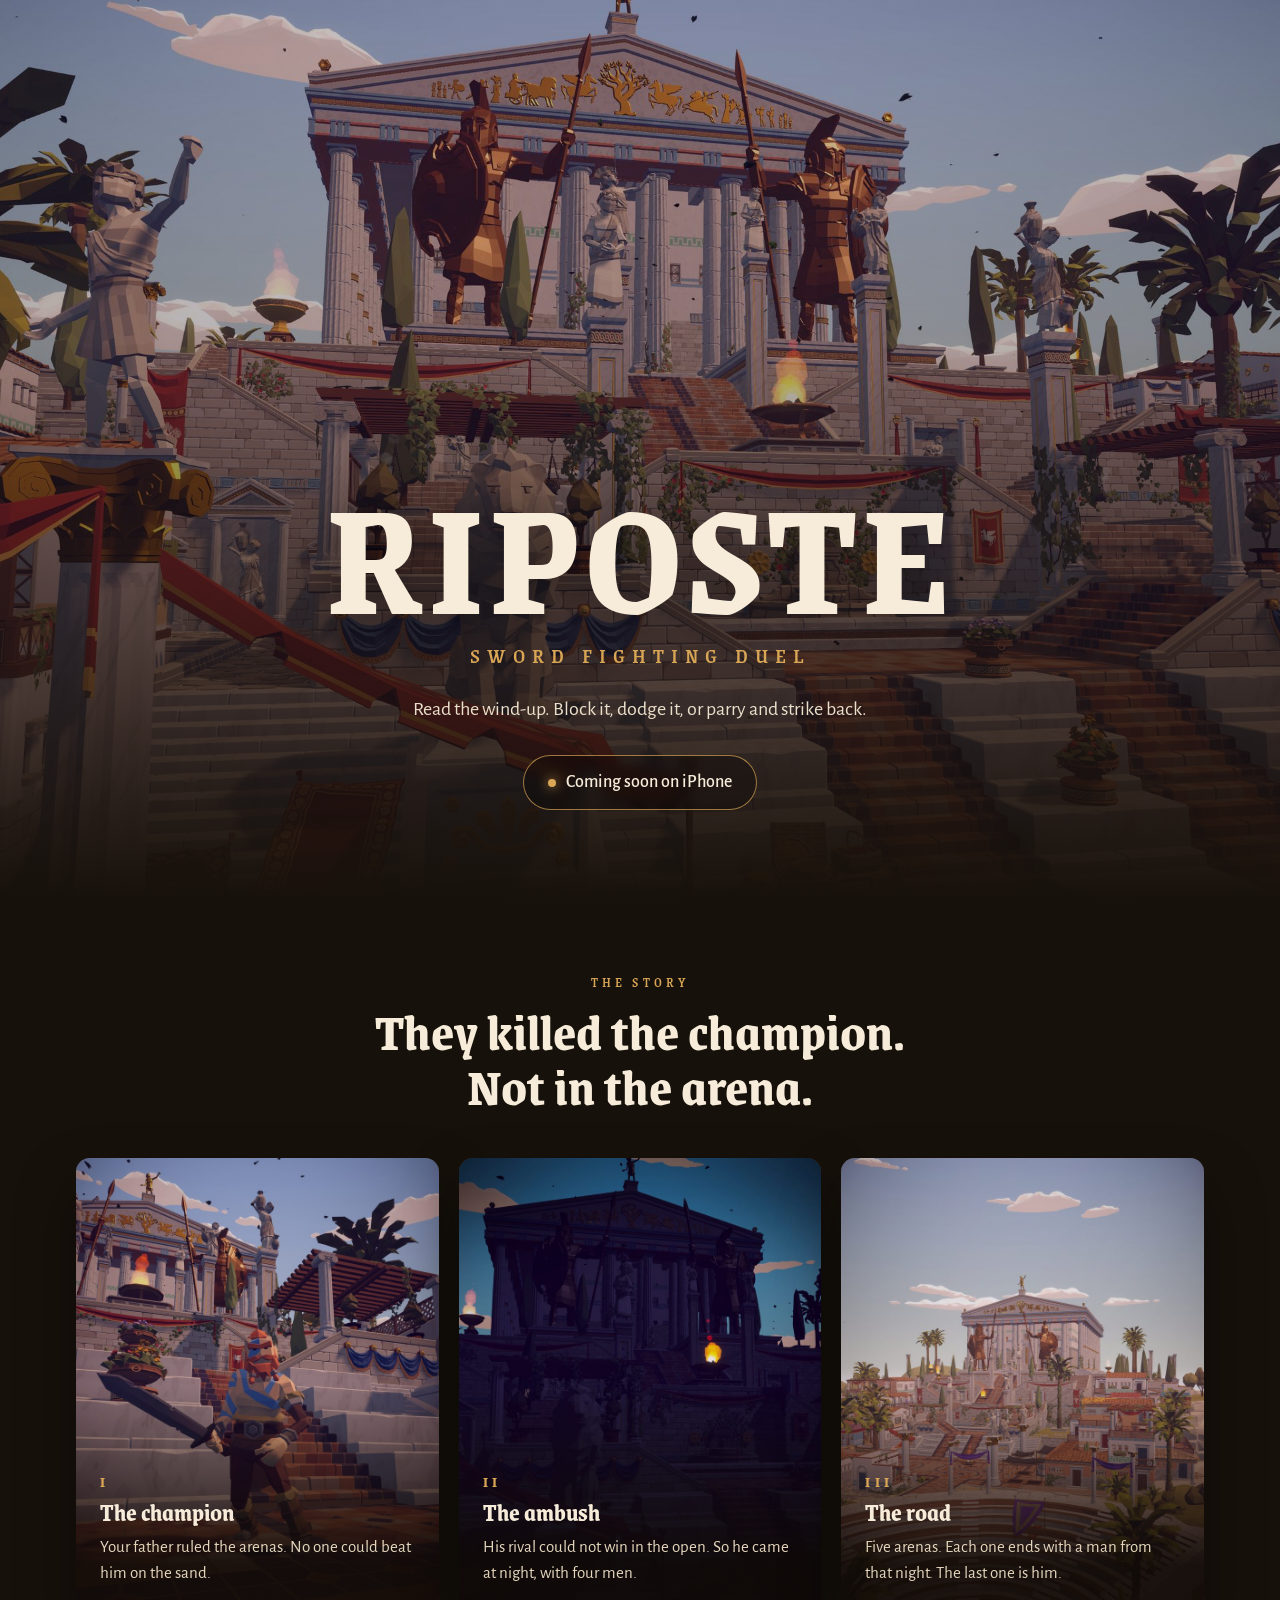
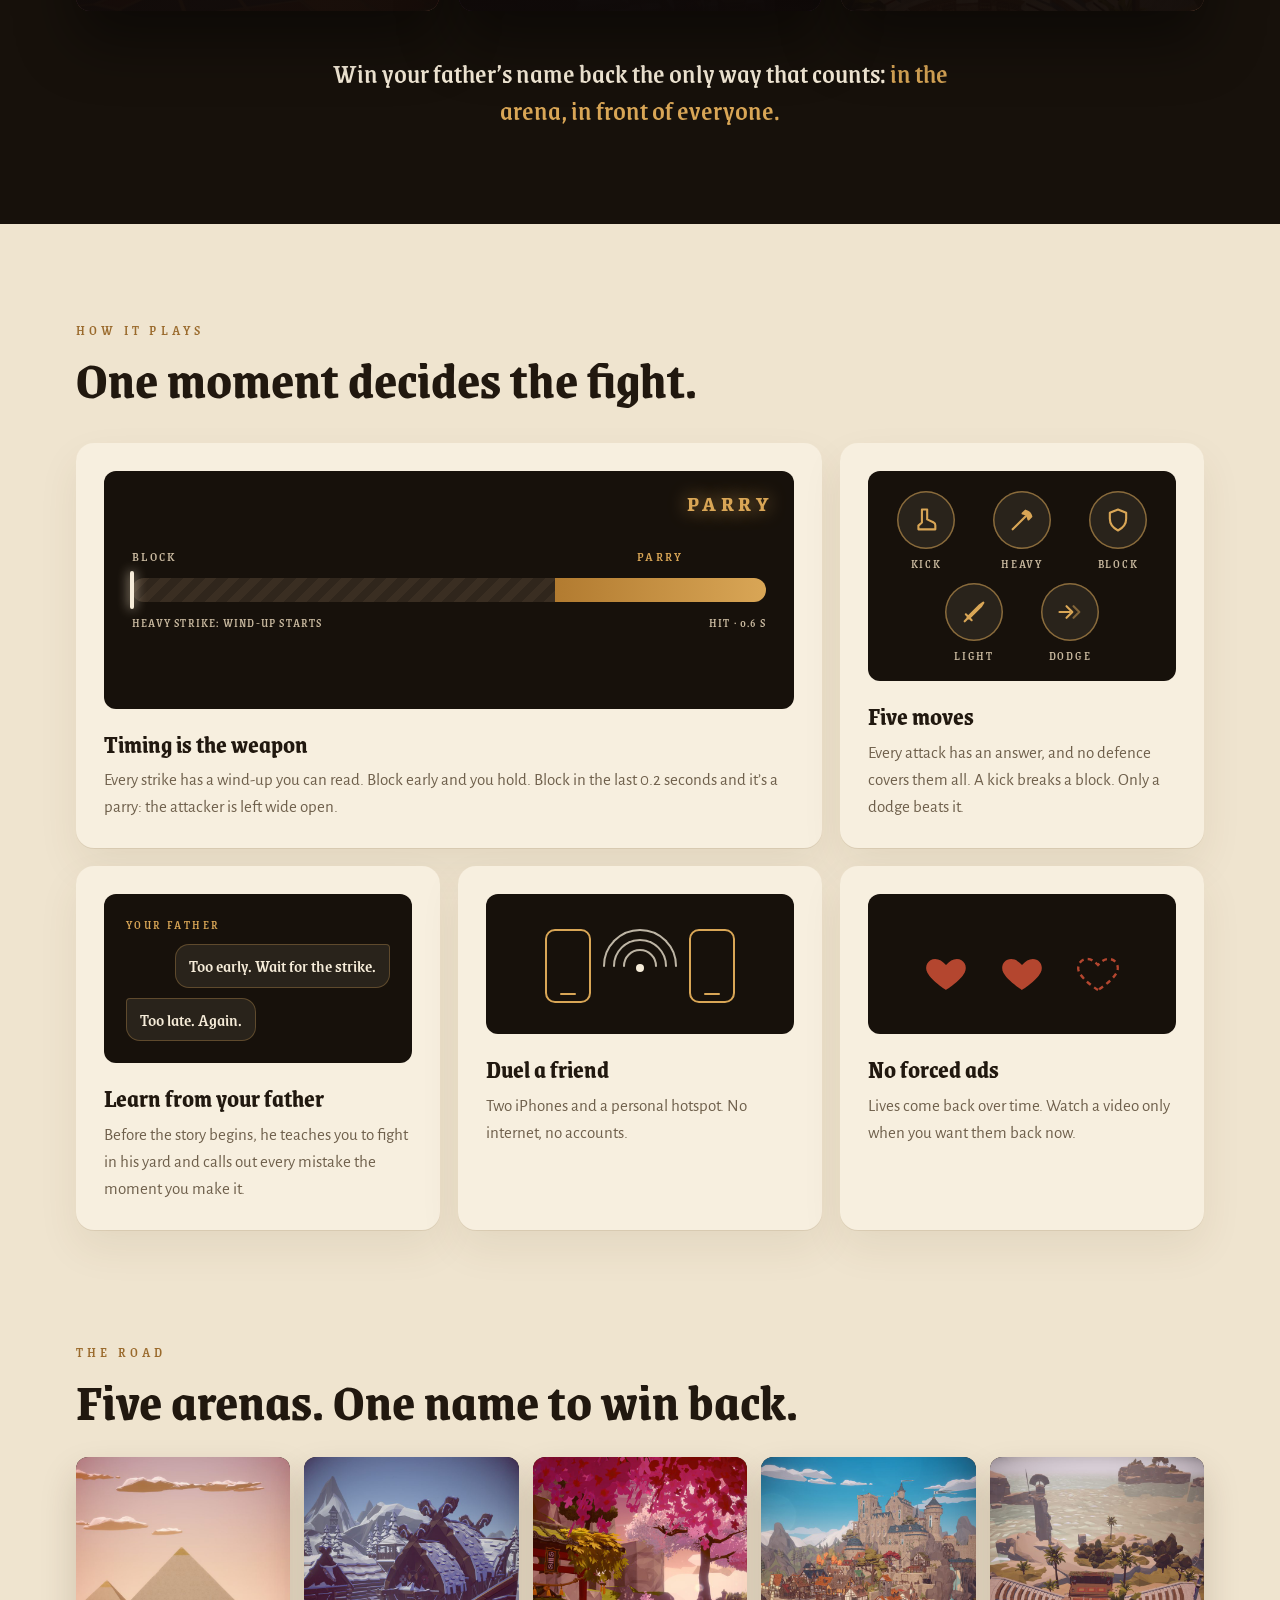
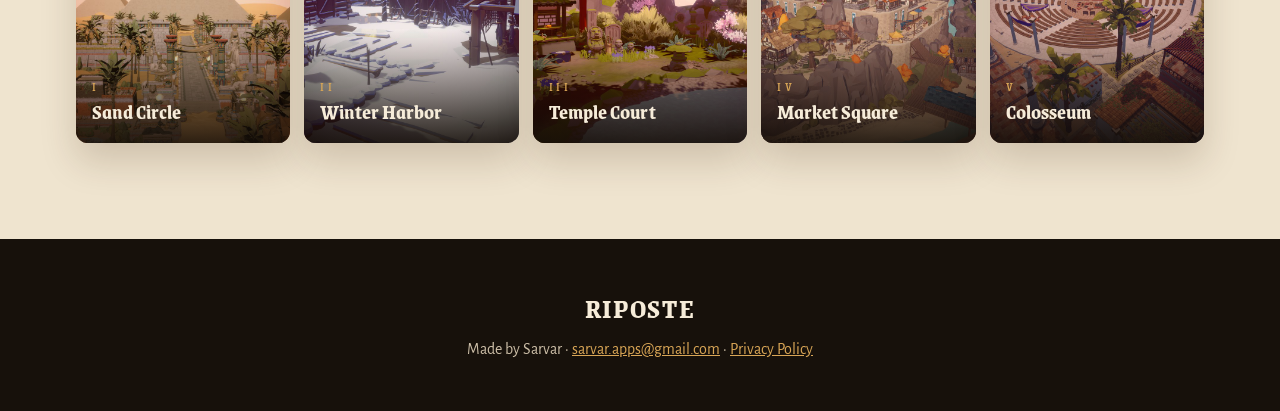
==== index.html @ d6fe8a22 "The champion: на карточке сам отец с мечом, а не статуя Co-Authored-By: Claude Opus 5.5 <noreply@ant" ====
<!doctype html>
<html lang="en">
<head>
<meta charset="utf-8">
<meta name="viewport" content="width=device-width, initial-scale=1">
<title>Riposte: Sword Fighting Duel</title>
<meta name="description" content="A sword fighting game for iPhone about timing. Read the wind-up, block, dodge or parry, and fight through five arenas.">
<meta property="og:type" content="website">
<meta property="og:title" content="Riposte: Sword Fighting Duel">
<meta property="og:description" content="Read the wind-up. Block it, dodge it, or parry and strike back.">
<meta property="og:url" content="https://sarvar-anvarov.github.io/">
<meta property="og:image" content="https://sarvar-anvarov.github.io/img/og.jpg">
<meta name="twitter:card" content="summary_large_image">
<link rel="preconnect" href="https://fonts.googleapis.com">
<link rel="preconnect" href="https://fonts.gstatic.com" crossorigin>
<link href="https://fonts.googleapis.com/css2?family=Grenze:wght@500;700&family=Alegreya+Sans:wght@400;500;700&display=swap" rel="stylesheet">
<style>
  :root { --sand:#efe4cf; --sand2:#e6d6b8; --card:#f7efdf; --ink:#21180f; --muted:#6f604c; --bronze:#9a6a2c; --gold:#d9a656;
    --night:#17110b; --night2:#221a12; --cream:#f6ecd9; --mist:#c9b99f; --blood:#b4462f; }
  * { box-sizing:border-box; }
  body { margin:0; background:var(--sand); color:var(--ink); font:18px/1.6 "Alegreya Sans", system-ui, sans-serif; }
  a { color:inherit; }
  h2 { font:700 clamp(34px, 4.6vw, 54px)/1.02 Grenze, serif; margin:0; }
  h3 { font:700 25px/1.1 Grenze, serif; margin:0 0 8px; }
  .kicker { font:500 14px Grenze, serif; letter-spacing:.3em; text-transform:uppercase; color:var(--bronze); margin:0 0 12px; }
  .wrap { max-width:1160px; margin:0 auto; padding:0 16px; }

  /* Первый экран */
  .hero { position:relative; min-height:min(100svh, 920px); display:flex; flex-direction:column; justify-content:flex-end; align-items:center;
    text-align:center; color:var(--cream); padding:0 16px 10vh;
    background:linear-gradient(180deg, rgba(20,14,8,.05) 0%, rgba(20,14,8,.2) 38%, rgba(23,17,11,.94) 96%, var(--night) 100%), url(img/hero.jpg) center 30%/cover; }
  .hero h1 { font:700 clamp(72px, 13vw, 176px)/.85 Grenze, serif; letter-spacing:.03em; margin:0; text-shadow:0 6px 48px rgba(0,0,0,.5); }
  .hero .sub { font:500 clamp(15px, 2vw, 22px) Grenze, serif; letter-spacing:.32em; text-transform:uppercase; color:var(--gold); margin:14px 0 22px; }
  .hero p { max-width:520px; margin:0 auto 30px; font-size:20px; color:#eadfca; }
  .pill { display:inline-flex; gap:10px; align-items:center; padding:12px 24px; border:1px solid rgba(217,166,86,.7); border-radius:999px;
    color:var(--cream); font-weight:500; background:rgba(0,0,0,.28); -webkit-backdrop-filter:blur(6px); backdrop-filter:blur(6px); }
  .pill::before { content:""; width:8px; height:8px; border-radius:50%; background:var(--gold); box-shadow:0 0 12px var(--gold); }

  /* Сюжет: три акта на тёмном */
  .acts { background:var(--night); color:var(--cream); padding:72px 0 96px; }
  .acts .kicker { color:var(--gold); }
  .acts-head { text-align:center; margin-bottom:44px; }
  .row { display:grid; grid-template-columns:repeat(3, 1fr); gap:20px; }
  .act { position:relative; aspect-ratio:4/5; border-radius:14px; overflow:hidden; background:var(--night2);
    box-shadow:0 30px 60px rgba(0,0,0,.45), inset 0 0 0 1px rgba(217,166,86,.18); }
  .act img { position:absolute; inset:0; width:100%; height:100%; object-fit:cover; }
  .act::after { content:""; position:absolute; inset:0; background:linear-gradient(180deg, transparent 50%, rgba(15,10,6,.92) 90%); }
  .act div { position:absolute; z-index:1; left:0; right:0; bottom:0; padding:24px 24px 26px; }
  .act b { display:block; font:700 15px Grenze, serif; letter-spacing:.3em; color:var(--gold); margin-bottom:6px; }
  .act p { margin:0; color:#e4d6bd; font-size:17px; line-height:1.5; }
  .acts-foot { max-width:620px; margin:44px auto 0; text-align:center; font:500 clamp(22px, 2.6vw, 28px)/1.3 Grenze, serif; color:var(--cream); }
  .acts-foot em { font-style:normal; color:var(--gold); }

  /* Как играется: плитки */
  .play { padding:96px 0 40px; }
  .play-head { max-width:640px; margin-bottom:36px; }
  .bento { display:grid; grid-template-columns:repeat(3, 1fr); gap:18px; }
  .tile { background:var(--card); border-radius:18px; padding:28px; box-shadow:0 1px 0 rgba(120,90,50,.12), 0 18px 40px rgba(90,60,25,.08);
    display:flex; flex-direction:column; gap:22px; }
  .tile p { margin:0; color:var(--muted); font-size:17px; }
  .span2 { grid-column:span 2; }
  .visual { border-radius:12px; background:var(--night); color:var(--cream); padding:22px; position:relative; overflow:hidden; }

  .meter .labels, .meter .ticks { display:flex; justify-content:space-between; font:500 13px Grenze, serif; letter-spacing:.18em; text-transform:uppercase; color:var(--mist); }
  .meter .labels span:first-child { width:66.7%; } .meter .labels span:last-child { color:var(--gold); width:33.3%; text-align:center; }
  .span2 .visual { flex:1; display:flex; flex-direction:column; justify-content:center; min-height:150px; padding:28px; }
  .bar { position:relative; height:24px; margin:12px 0; border-radius:12px; display:flex; overflow:visible; }
  .bar .wind { flex:0 0 66.7%; border-radius:12px 0 0 12px; background:repeating-linear-gradient(-45deg, #3a2e22 0 8px, #30261c 8px 16px); }
  .bar .win { flex:1; border-radius:0 12px 12px 0; background:linear-gradient(90deg, #b27b30, var(--gold)); animation:glow 2.6s infinite; }
  .bar .cursor { position:absolute; top:-7px; bottom:-7px; width:4px; margin-left:-2px; border-radius:2px; background:var(--cream);
    box-shadow:0 0 12px rgba(255,240,210,.9); animation:sweep 2.6s infinite; }
  .meter .ticks { font-size:12px; letter-spacing:.1em; }
  .flash { position:absolute; right:22px; top:16px; font:700 22px Grenze, serif; letter-spacing:.2em; color:var(--gold);
    text-shadow:0 0 18px rgba(217,166,86,.8); animation:flash 2.6s infinite; }
  @keyframes sweep { 0% { left:0; } 70% { left:100%; } 100% { left:100%; } }
  @keyframes glow { 0%, 46% { opacity:.5; box-shadow:none; } 50%, 70% { opacity:1; box-shadow:0 0 24px rgba(217,166,86,.85); } 78%, 100% { opacity:.5; box-shadow:none; } }
  @keyframes flash { 0%, 58% { opacity:0; transform:scale(.92); } 63%, 80% { opacity:1; transform:scale(1); } 88%, 100% { opacity:0; } }

  .pad { display:grid; grid-template-columns:repeat(6, 1fr); gap:10px 0; justify-items:center; padding:20px 10px 16px; }
  .pad span { grid-column:span 2; display:flex; flex-direction:column; align-items:center; gap:6px; font:500 12px Grenze, serif; letter-spacing:.14em; text-transform:uppercase; color:var(--mist); }
  .pad span.shift { grid-column:2 / span 2; }
  .pad i { width:58px; height:58px; border-radius:50%; display:grid; place-items:center; background:rgba(246,236,217,.08);
    box-shadow:inset 0 0 0 1.5px rgba(217,166,86,.55); color:var(--gold); }
  .pad svg { width:28px; height:28px; }

  .lines { display:flex; flex-direction:column; gap:10px; }
  .lines q { quotes:none; align-self:flex-start; max-width:92%; padding:10px 14px; border-radius:4px 14px 14px 14px; background:rgba(246,236,217,.08);
    box-shadow:inset 0 0 0 1px rgba(217,166,86,.3); font:500 18px/1.3 Grenze, serif; }
  .lines q:nth-child(2) { align-self:flex-end; border-radius:14px 4px 14px 14px; }
  .lines small { font:500 12px Grenze, serif; letter-spacing:.2em; text-transform:uppercase; color:var(--gold); }

  .duel svg, .fair svg { display:block; width:100%; height:96px; }

  /* Арены */
  .arenas { padding:72px 0 96px; }
  .strip { display:grid; grid-template-columns:repeat(5, 1fr); gap:14px; margin-top:28px; }
  .card { position:relative; aspect-ratio:3/4; border-radius:12px; overflow:hidden; color:var(--cream); background:var(--night2);
    box-shadow:0 18px 36px rgba(60,36,10,.18); }
  .card img { width:100%; height:100%; object-fit:cover; display:block; }
  .card span { position:absolute; inset:auto 0 0 0; padding:48px 16px 16px; font:700 21px Grenze, serif; background:linear-gradient(transparent, rgba(20,14,8,.88)); }
  .card small { display:block; font:500 12px Grenze, serif; letter-spacing:.28em; color:var(--gold); }

  footer { background:var(--night); color:#cdbfa8; text-align:center; padding:48px 16px; font-size:16px; }
  footer b { font:700 28px Grenze, serif; color:var(--cream); display:block; margin-bottom:8px; letter-spacing:.06em; }
  footer a { color:var(--gold); }

  @media (max-width:900px) {
    .row, .strip { display:flex; overflow-x:auto; scroll-snap-type:x mandatory; gap:14px; padding:0 16px 8px; margin-left:-16px; margin-right:-16px; scrollbar-width:none; }
    .row::-webkit-scrollbar, .strip::-webkit-scrollbar { display:none; }
    .act { flex:0 0 82%; scroll-snap-align:center; }
    .card { flex:0 0 64%; scroll-snap-align:center; }
    .bento { grid-template-columns:1fr; }
    .span2 { grid-column:auto; }
    .acts { padding:56px 0 64px; }
    .play { padding:64px 0 24px; }
    .arenas { padding:56px 0 64px; }
  }
  @media (prefers-reduced-motion: reduce) {
    .bar .cursor, .bar .win, .flash { animation:none; }
    .bar .cursor { left:85%; } .bar .win { opacity:1; } .flash { opacity:1; }
  }
</style>
</head>
<body>
<header class="hero">
  <h1>RIPOSTE</h1>
  <div class="sub">Sword Fighting Duel</div>
  <p>Read the wind-up. Block it, dodge it, or parry and strike back.</p>
  <span class="pill">Coming soon on iPhone</span>
</header>

<section class="acts">
  <div class="wrap">
    <div class="acts-head">
      <p class="kicker">The story</p>
      <h2>They killed the champion.<br>Not in the arena.</h2>
    </div>
    <div class="row">
      <article class="act"><img src="img/act1.jpg" alt="" loading="lazy"><div><b>I</b><h3>The champion</h3>
        <p>Your father ruled the arenas. No one could beat him on the sand.</p></div></article>
      <article class="act"><img src="img/act2.jpg" alt="" loading="lazy"><div><b>II</b><h3>The ambush</h3>
        <p>His rival could not win in the open. So he came at night, with four men.</p></div></article>
      <article class="act"><img src="img/act3.jpg" alt="" loading="lazy"><div><b>III</b><h3>The road</h3>
        <p>Five arenas. Each one ends with a man from that night. The last one is him.</p></div></article>
    </div>
    <p class="acts-foot">Win your father’s name back the only way that counts: <em>in the arena, in front of everyone.</em></p>
  </div>
</section>

<section class="play">
  <div class="wrap">
    <div class="play-head">
      <p class="kicker">How it plays</p>
      <h2>One moment decides the fight.</h2>
    </div>
    <div class="bento">
      <article class="tile span2">
        <div class="visual meter" aria-hidden="true">
          <div class="labels"><span>Block</span><span>Parry</span></div>
          <div class="bar"><i class="wind"></i><i class="win"></i><b class="cursor"></b></div>
          <div class="ticks"><span>Heavy strike: wind-up starts</span><span>Hit · 0.6 s</span></div>
          <div class="flash">PARRY</div>
        </div>
        <div><h3>Timing is the weapon</h3>
          <p>Every strike has a wind-up you can read. Block early and you hold. Block in the last 0.2 seconds and it’s a parry: the attacker is left wide open.</p></div>
      </article>

      <article class="tile">
        <div class="visual pad" aria-hidden="true">
          <span><i><svg viewBox="0 0 24 24" fill="none" stroke="currentColor" stroke-width="1.8" stroke-linecap="round" stroke-linejoin="round"><path d="M8.5 3h4.5v8.5l5.6 2.7c.9.4 1.4 1.3 1.4 2.3V20H5.5v-3.2l3-2.6z"/></svg></i>Kick</span>
          <span><i><svg viewBox="0 0 24 24" fill="none" stroke="currentColor" stroke-width="1.8" stroke-linecap="round" stroke-linejoin="round"><path d="M4 20 15 9"/><path d="M12.5 6.5 15 4c2.6.6 4.4 2.4 5 5l-2.5 2.5c-.4-2.4-2.6-4.6-5-5z" fill="currentColor"/></svg></i>Heavy</span>
          <span><i><svg viewBox="0 0 24 24" fill="none" stroke="currentColor" stroke-width="1.8" stroke-linejoin="round"><path d="M12 3l7 2.8V11c0 4.6-3 8-7 10-4-2-7-5.4-7-10V5.8z"/></svg></i>Block</span>
          <span class="shift"><i><svg viewBox="0 0 24 24" fill="none" stroke="currentColor" stroke-width="1.8" stroke-linecap="round" stroke-linejoin="round"><path d="M4 20l3-3"/><path d="M6.5 16.5 17 6l3-2-1.9 3.1L7.5 17.5"/><path d="M5 14l5 5"/></svg></i>Light</span>
          <span><i><svg viewBox="0 0 24 24" fill="none" stroke="currentColor" stroke-width="1.8" stroke-linecap="round" stroke-linejoin="round"><path d="M3 12h9"/><path d="M9 7l5 5-5 5"/><path d="M15 7l5 5-5 5" opacity=".5"/></svg></i>Dodge</span>
        </div>
        <div><h3>Five moves</h3>
          <p>Every attack has an answer, and no defence covers them all. A kick breaks a block. Only a dodge beats it.</p></div>
      </article>

      <article class="tile">
        <div class="visual lines" aria-hidden="true">
          <small>Your father</small>
          <q>Too early. Wait for the strike.</q>
          <q>Too late. Again.</q>
        </div>
        <div><h3>Learn from your father</h3>
          <p>Before the story begins, he teaches you to fight in his yard and calls out every mistake the moment you make it.</p></div>
      </article>

      <article class="tile duel">
        <div class="visual" aria-hidden="true">
          <svg viewBox="0 0 240 96" fill="none" stroke-linecap="round">
            <rect x="26" y="14" width="44" height="72" rx="9" stroke="#d9a656" stroke-width="2"/><path d="M41 78h14" stroke="#d9a656" stroke-width="2"/>
            <rect x="170" y="14" width="44" height="72" rx="9" stroke="#d9a656" stroke-width="2"/><path d="M185 78h14" stroke="#d9a656" stroke-width="2"/>
            <path d="M104 50a16 16 0 0 1 32 0M94 50a26 26 0 0 1 52 0M84 50a36 36 0 0 1 72 0" stroke="#f6ecd9" stroke-width="2" opacity=".75"/>
            <circle cx="120" cy="52" r="4" fill="#f6ecd9"/>
          </svg>
        </div>
        <div><h3>Duel a friend</h3>
          <p>Two iPhones and a personal hotspot. No internet, no accounts.</p></div>
      </article>

      <article class="tile fair">
        <div class="visual" aria-hidden="true">
          <svg viewBox="0 0 240 96">
            <g fill="#b4462f">
              <path d="M44 74s-14-8.8-18.6-17.2C22 50.4 26 43 33.2 43c4 0 7.2 2.2 10.8 6 3.6-3.8 6.8-6 10.8-6 7.2 0 11.2 7.4 7.8 13.8C58 65.2 44 74 44 74z"/>
              <path d="M120 74s-14-8.8-18.6-17.2C98 50.4 102 43 109.2 43c4 0 7.2 2.2 10.8 6 3.6-3.8 6.8-6 10.8-6 7.2 0 11.2 7.4 7.8 13.8C134 65.2 120 74 120 74z"/>
            </g>
            <path d="M196 74s-14-8.8-18.6-17.2C174 50.4 178 43 185.2 43c4 0 7.2 2.2 10.8 6 3.6-3.8 6.8-6 10.8-6 7.2 0 11.2 7.4 7.8 13.8C210 65.2 196 74 196 74z" fill="none" stroke="#b4462f" stroke-width="2.4" stroke-dasharray="5 4"/>
          </svg>
        </div>
        <div><h3>No forced ads</h3>
          <p>Lives come back over time. Watch a video only when you want them back now.</p></div>
      </article>
    </div>
  </div>
</section>

<section class="arenas">
  <div class="wrap">
    <p class="kicker">The road</p>
    <h2>Five arenas. One name to win back.</h2>
    <div class="strip">
      <div class="card"><img src="img/arena1.jpg" alt="" loading="lazy"><span><small>I</small>Sand Circle</span></div>
      <div class="card"><img src="img/arena2.jpg" alt="" loading="lazy"><span><small>II</small>Winter Harbor</span></div>
      <div class="card"><img src="img/arena3.jpg" alt="" loading="lazy"><span><small>III</small>Temple Court</span></div>
      <div class="card"><img src="img/arena4.jpg" alt="" loading="lazy"><span><small>IV</small>Market Square</span></div>
      <div class="card"><img src="img/arena5.jpg" alt="" loading="lazy"><span><small>V</small>Colosseum</span></div>
    </div>
  </div>
</section>

<footer>
  <b>RIPOSTE</b>
  Made by Sarvar · <a href="mailto:sarvar.apps@gmail.com">sarvar.apps@gmail.com</a> · <a href="privacy.html">Privacy Policy</a>
</footer>
</body>
</html>
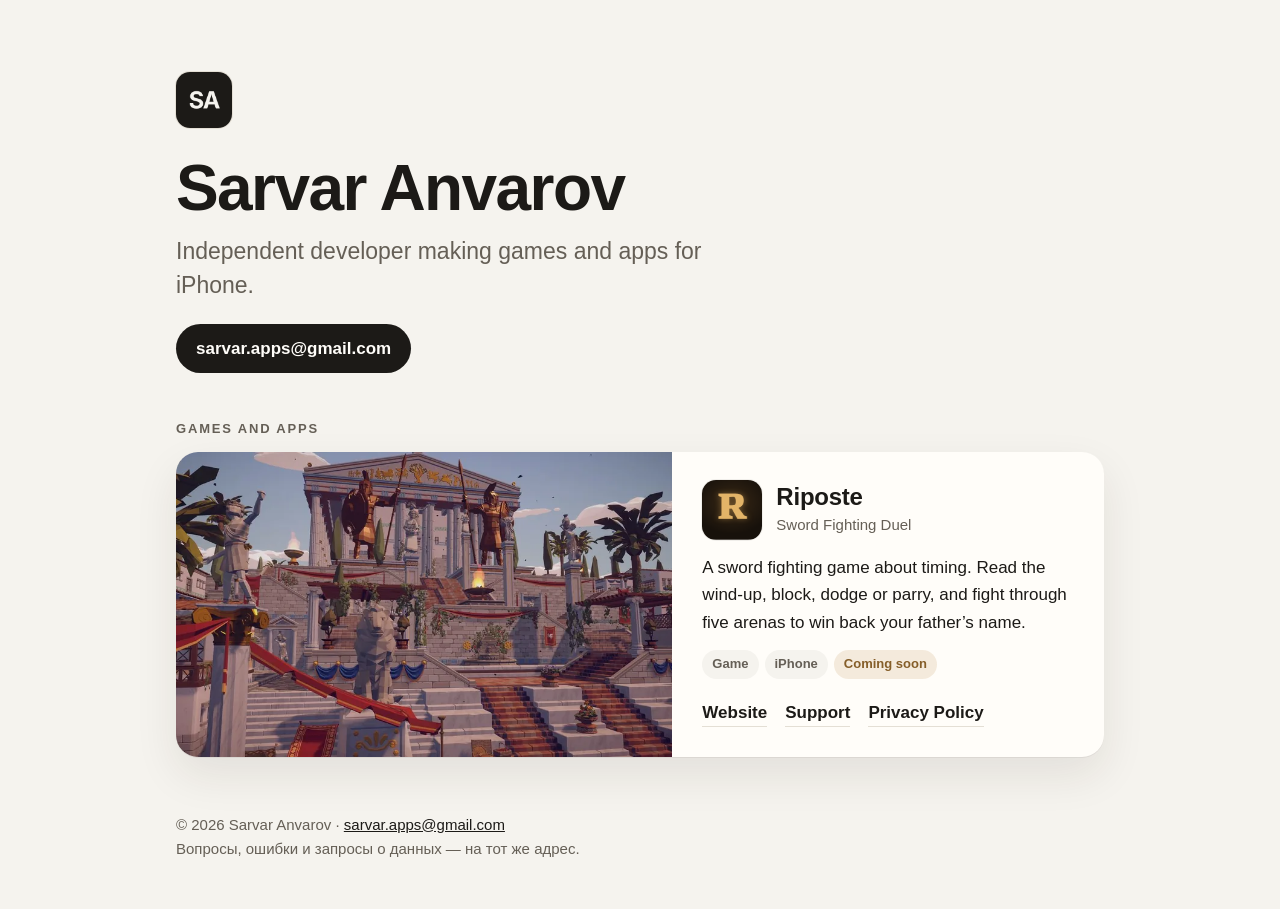
==== commit 92ae2c5c: "Сайт разработчика с папкой на каждое приложение, Riposte переехал в /riposte/ Главная теперь страниц" ====
--- a/index.html
+++ b/index.html
@@ -3,237 +3,52 @@
 <head>
 <meta charset="utf-8">
 <meta name="viewport" content="width=device-width, initial-scale=1">
-<title>Riposte: Sword Fighting Duel</title>
-<meta name="description" content="A sword fighting game for iPhone about timing. Read the wind-up, block, dodge or parry, and fight through five arenas.">
+<title>Sarvar Anvarov · Games and apps for iPhone</title>
+<meta name="description" content="Independent developer making games and apps for iPhone. Riposte: Sword Fighting Duel is coming soon.">
+<meta name="theme-color" content="#f5f3ee" media="(prefers-color-scheme: light)">
+<meta name="theme-color" content="#121110" media="(prefers-color-scheme: dark)">
+<link rel="canonical" href="https://sarvar-anvarov.github.io/">
+<link rel="icon" href="/icon-32.png" sizes="32x32" type="image/png">
+<link rel="apple-touch-icon" href="/icon-180.png">
 <meta property="og:type" content="website">
-<meta property="og:title" content="Riposte: Sword Fighting Duel">
-<meta property="og:description" content="Read the wind-up. Block it, dodge it, or parry and strike back.">
+<meta property="og:site_name" content="Sarvar Anvarov">
+<meta property="og:title" content="Sarvar Anvarov · Games and apps for iPhone">
+<meta property="og:description" content="Independent developer making games and apps for iPhone.">
 <meta property="og:url" content="https://sarvar-anvarov.github.io/">
-<meta property="og:image" content="https://sarvar-anvarov.github.io/img/og.jpg">
+<meta property="og:image" content="https://sarvar-anvarov.github.io/riposte/img/og.jpg">
 <meta name="twitter:card" content="summary_large_image">
-<link rel="preconnect" href="https://fonts.googleapis.com">
-<link rel="preconnect" href="https://fonts.gstatic.com" crossorigin>
-<link href="https://fonts.googleapis.com/css2?family=Grenze:wght@500;700&family=Alegreya+Sans:wght@400;500;700&display=swap" rel="stylesheet">
-<style>
-  :root { --sand:#efe4cf; --sand2:#e6d6b8; --card:#f7efdf; --ink:#21180f; --muted:#6f604c; --bronze:#9a6a2c; --gold:#d9a656;
-    --night:#17110b; --night2:#221a12; --cream:#f6ecd9; --mist:#c9b99f; --blood:#b4462f; }
-  * { box-sizing:border-box; }
-  body { margin:0; background:var(--sand); color:var(--ink); font:18px/1.6 "Alegreya Sans", system-ui, sans-serif; }
-  a { color:inherit; }
-  h2 { font:700 clamp(34px, 4.6vw, 54px)/1.02 Grenze, serif; margin:0; }
-  h3 { font:700 25px/1.1 Grenze, serif; margin:0 0 8px; }
-  .kicker { font:500 14px Grenze, serif; letter-spacing:.3em; text-transform:uppercase; color:var(--bronze); margin:0 0 12px; }
-  .wrap { max-width:1160px; margin:0 auto; padding:0 16px; }
-
-  /* Первый экран */
-  .hero { position:relative; min-height:min(100svh, 920px); display:flex; flex-direction:column; justify-content:flex-end; align-items:center;
-    text-align:center; color:var(--cream); padding:0 16px 10vh;
-    background:linear-gradient(180deg, rgba(20,14,8,.05) 0%, rgba(20,14,8,.2) 38%, rgba(23,17,11,.94) 96%, var(--night) 100%), url(img/hero.jpg) center 30%/cover; }
-  .hero h1 { font:700 clamp(72px, 13vw, 176px)/.85 Grenze, serif; letter-spacing:.03em; margin:0; text-shadow:0 6px 48px rgba(0,0,0,.5); }
-  .hero .sub { font:500 clamp(15px, 2vw, 22px) Grenze, serif; letter-spacing:.32em; text-transform:uppercase; color:var(--gold); margin:14px 0 22px; }
-  .hero p { max-width:520px; margin:0 auto 30px; font-size:20px; color:#eadfca; }
-  .pill { display:inline-flex; gap:10px; align-items:center; padding:12px 24px; border:1px solid rgba(217,166,86,.7); border-radius:999px;
-    color:var(--cream); font-weight:500; background:rgba(0,0,0,.28); -webkit-backdrop-filter:blur(6px); backdrop-filter:blur(6px); }
-  .pill::before { content:""; width:8px; height:8px; border-radius:50%; background:var(--gold); box-shadow:0 0 12px var(--gold); }
-
-  /* Сюжет: три акта на тёмном */
-  .acts { background:var(--night); color:var(--cream); padding:72px 0 96px; }
-  .acts .kicker { color:var(--gold); }
-  .acts-head { text-align:center; margin-bottom:44px; }
-  .row { display:grid; grid-template-columns:repeat(3, 1fr); gap:20px; }
-  .act { position:relative; aspect-ratio:4/5; border-radius:14px; overflow:hidden; background:var(--night2);
-    box-shadow:0 30px 60px rgba(0,0,0,.45), inset 0 0 0 1px rgba(217,166,86,.18); }
-  .act img { position:absolute; inset:0; width:100%; height:100%; object-fit:cover; }
-  .act::after { content:""; position:absolute; inset:0; background:linear-gradient(180deg, transparent 50%, rgba(15,10,6,.92) 90%); }
-  .act div { position:absolute; z-index:1; left:0; right:0; bottom:0; padding:24px 24px 26px; }
-  .act b { display:block; font:700 15px Grenze, serif; letter-spacing:.3em; color:var(--gold); margin-bottom:6px; }
-  .act p { margin:0; color:#e4d6bd; font-size:17px; line-height:1.5; }
-  .acts-foot { max-width:620px; margin:44px auto 0; text-align:center; font:500 clamp(22px, 2.6vw, 28px)/1.3 Grenze, serif; color:var(--cream); }
-  .acts-foot em { font-style:normal; color:var(--gold); }
-
-  /* Как играется: плитки */
-  .play { padding:96px 0 40px; }
-  .play-head { max-width:640px; margin-bottom:36px; }
-  .bento { display:grid; grid-template-columns:repeat(3, 1fr); gap:18px; }
-  .tile { background:var(--card); border-radius:18px; padding:28px; box-shadow:0 1px 0 rgba(120,90,50,.12), 0 18px 40px rgba(90,60,25,.08);
-    display:flex; flex-direction:column; gap:22px; }
-  .tile p { margin:0; color:var(--muted); font-size:17px; }
-  .span2 { grid-column:span 2; }
-  .visual { border-radius:12px; background:var(--night); color:var(--cream); padding:22px; position:relative; overflow:hidden; }
-
-  .meter .labels, .meter .ticks { display:flex; justify-content:space-between; font:500 13px Grenze, serif; letter-spacing:.18em; text-transform:uppercase; color:var(--mist); }
-  .meter .labels span:first-child { width:66.7%; } .meter .labels span:last-child { color:var(--gold); width:33.3%; text-align:center; }
-  .span2 .visual { flex:1; display:flex; flex-direction:column; justify-content:center; min-height:150px; padding:28px; }
-  .bar { position:relative; height:24px; margin:12px 0; border-radius:12px; display:flex; overflow:visible; }
-  .bar .wind { flex:0 0 66.7%; border-radius:12px 0 0 12px; background:repeating-linear-gradient(-45deg, #3a2e22 0 8px, #30261c 8px 16px); }
-  .bar .win { flex:1; border-radius:0 12px 12px 0; background:linear-gradient(90deg, #b27b30, var(--gold)); animation:glow 2.6s infinite; }
-  .bar .cursor { position:absolute; top:-7px; bottom:-7px; width:4px; margin-left:-2px; border-radius:2px; background:var(--cream);
-    box-shadow:0 0 12px rgba(255,240,210,.9); animation:sweep 2.6s infinite; }
-  .meter .ticks { font-size:12px; letter-spacing:.1em; }
-  .flash { position:absolute; right:22px; top:16px; font:700 22px Grenze, serif; letter-spacing:.2em; color:var(--gold);
-    text-shadow:0 0 18px rgba(217,166,86,.8); animation:flash 2.6s infinite; }
-  @keyframes sweep { 0% { left:0; } 70% { left:100%; } 100% { left:100%; } }
-  @keyframes glow { 0%, 46% { opacity:.5; box-shadow:none; } 50%, 70% { opacity:1; box-shadow:0 0 24px rgba(217,166,86,.85); } 78%, 100% { opacity:.5; box-shadow:none; } }
-  @keyframes flash { 0%, 58% { opacity:0; transform:scale(.92); } 63%, 80% { opacity:1; transform:scale(1); } 88%, 100% { opacity:0; } }
-
-  .pad { display:grid; grid-template-columns:repeat(6, 1fr); gap:10px 0; justify-items:center; padding:20px 10px 16px; }
-  .pad span { grid-column:span 2; display:flex; flex-direction:column; align-items:center; gap:6px; font:500 12px Grenze, serif; letter-spacing:.14em; text-transform:uppercase; color:var(--mist); }
-  .pad span.shift { grid-column:2 / span 2; }
-  .pad i { width:58px; height:58px; border-radius:50%; display:grid; place-items:center; background:rgba(246,236,217,.08);
-    box-shadow:inset 0 0 0 1.5px rgba(217,166,86,.55); color:var(--gold); }
-  .pad svg { width:28px; height:28px; }
-
-  .lines { display:flex; flex-direction:column; gap:10px; }
-  .lines q { quotes:none; align-self:flex-start; max-width:92%; padding:10px 14px; border-radius:4px 14px 14px 14px; background:rgba(246,236,217,.08);
-    box-shadow:inset 0 0 0 1px rgba(217,166,86,.3); font:500 18px/1.3 Grenze, serif; }
-  .lines q:nth-child(2) { align-self:flex-end; border-radius:14px 4px 14px 14px; }
-  .lines small { font:500 12px Grenze, serif; letter-spacing:.2em; text-transform:uppercase; color:var(--gold); }
-
-  .duel svg, .fair svg { display:block; width:100%; height:96px; }
-
-  /* Арены */
-  .arenas { padding:72px 0 96px; }
-  .strip { display:grid; grid-template-columns:repeat(5, 1fr); gap:14px; margin-top:28px; }
-  .card { position:relative; aspect-ratio:3/4; border-radius:12px; overflow:hidden; color:var(--cream); background:var(--night2);
-    box-shadow:0 18px 36px rgba(60,36,10,.18); }
-  .card img { width:100%; height:100%; object-fit:cover; display:block; }
-  .card span { position:absolute; inset:auto 0 0 0; padding:48px 16px 16px; font:700 21px Grenze, serif; background:linear-gradient(transparent, rgba(20,14,8,.88)); }
-  .card small { display:block; font:500 12px Grenze, serif; letter-spacing:.28em; color:var(--gold); }
-
-  footer { background:var(--night); color:#cdbfa8; text-align:center; padding:48px 16px; font-size:16px; }
-  footer b { font:700 28px Grenze, serif; color:var(--cream); display:block; margin-bottom:8px; letter-spacing:.06em; }
-  footer a { color:var(--gold); }
-
-  @media (max-width:900px) {
-    .row, .strip { display:flex; overflow-x:auto; scroll-snap-type:x mandatory; gap:14px; padding:0 16px 8px; margin-left:-16px; margin-right:-16px; scrollbar-width:none; }
-    .row::-webkit-scrollbar, .strip::-webkit-scrollbar { display:none; }
-    .act { flex:0 0 82%; scroll-snap-align:center; }
-    .card { flex:0 0 64%; scroll-snap-align:center; }
-    .bento { grid-template-columns:1fr; }
-    .span2 { grid-column:auto; }
-    .acts { padding:56px 0 64px; }
-    .play { padding:64px 0 24px; }
-    .arenas { padding:56px 0 64px; }
-  }
-  @media (prefers-reduced-motion: reduce) {
-    .bar .cursor, .bar .win, .flash { animation:none; }
-    .bar .cursor { left:85%; } .bar .win { opacity:1; } .flash { opacity:1; }
-  }
-</style>
+<link rel="stylesheet" href="/assets/site.css">
 </head>
 <body>
-<header class="hero">
-  <h1>RIPOSTE</h1>
-  <div class="sub">Sword Fighting Duel</div>
-  <p>Read the wind-up. Block it, dodge it, or parry and strike back.</p>
-  <span class="pill">Coming soon on iPhone</span>
+<header class="intro wrap">
+  <img class="mono" src="/icon-180.png" alt="" width="56" height="56">
+  <h1>Sarvar Anvarov</h1>
+  <p class="lead">Independent developer making games and apps for iPhone.</p>
+  <a class="button" href="mailto:sarvar.apps@gmail.com">sarvar.apps@gmail.com</a>
 </header>
 
-<section class="acts">
-  <div class="wrap">
-    <div class="acts-head">
-      <p class="kicker">The story</p>
-      <h2>They killed the champion.<br>Not in the arena.</h2>
-    </div>
-    <div class="row">
-      <article class="act"><img src="img/act1.jpg" alt="" loading="lazy"><div><b>I</b><h3>The champion</h3>
-        <p>Your father ruled the arenas. No one could beat him on the sand.</p></div></article>
-      <article class="act"><img src="img/act2.jpg" alt="" loading="lazy"><div><b>II</b><h3>The ambush</h3>
-        <p>His rival could not win in the open. So he came at night, with four men.</p></div></article>
-      <article class="act"><img src="img/act3.jpg" alt="" loading="lazy"><div><b>III</b><h3>The road</h3>
-        <p>Five arenas. Each one ends with a man from that night. The last one is him.</p></div></article>
-    </div>
-    <p class="acts-foot">Win your father’s name back the only way that counts: <em>in the arena, in front of everyone.</em></p>
-  </div>
-</section>
+<main class="wrap">
+  <h2 class="label">Games and apps</h2>
+  <ul class="apps">
+    <!-- Новое приложение: скопируйте этот <li> и поменяйте ссылки, тексты и цвета. Подробнее в README.md -->
+    <li class="app" style="--app-accent:#b27b30; --app-bg:#17110b">
+      <a class="cover" href="/riposte/" tabindex="-1" aria-hidden="true"><img src="/riposte/img/cover.webp" alt="" width="960" height="504" loading="lazy"></a>
+      <div class="body">
+        <div class="head">
+          <img class="icon" src="/riposte/icon-180.png" alt="" width="60" height="60">
+          <div><h3><a href="/riposte/">Riposte</a></h3><p>Sword Fighting Duel</p></div>
+        </div>
+        <p class="desc">A sword fighting game about timing. Read the wind-up, block, dodge or parry, and fight through five arenas to win back your father’s name.</p>
+        <ul class="tags"><li>Game</li><li>iPhone</li><li class="soon">Coming soon</li></ul>
+        <nav class="links" aria-label="Riposte"><a href="/riposte/">Website</a><a href="/riposte/support.html">Support</a><a href="/riposte/privacy.html">Privacy Policy</a></nav>
+      </div>
+    </li>
+  </ul>
+</main>
 
-<section class="play">
-  <div class="wrap">
-    <div class="play-head">
-      <p class="kicker">How it plays</p>
-      <h2>One moment decides the fight.</h2>
-    </div>
-    <div class="bento">
-      <article class="tile span2">
-        <div class="visual meter" aria-hidden="true">
-          <div class="labels"><span>Block</span><span>Parry</span></div>
-          <div class="bar"><i class="wind"></i><i class="win"></i><b class="cursor"></b></div>
-          <div class="ticks"><span>Heavy strike: wind-up starts</span><span>Hit · 0.6 s</span></div>
-          <div class="flash">PARRY</div>
-        </div>
-        <div><h3>Timing is the weapon</h3>
-          <p>Every strike has a wind-up you can read. Block early and you hold. Block in the last 0.2 seconds and it’s a parry: the attacker is left wide open.</p></div>
-      </article>
-
-      <article class="tile">
-        <div class="visual pad" aria-hidden="true">
-          <span><i><svg viewBox="0 0 24 24" fill="none" stroke="currentColor" stroke-width="1.8" stroke-linecap="round" stroke-linejoin="round"><path d="M8.5 3h4.5v8.5l5.6 2.7c.9.4 1.4 1.3 1.4 2.3V20H5.5v-3.2l3-2.6z"/></svg></i>Kick</span>
-          <span><i><svg viewBox="0 0 24 24" fill="none" stroke="currentColor" stroke-width="1.8" stroke-linecap="round" stroke-linejoin="round"><path d="M4 20 15 9"/><path d="M12.5 6.5 15 4c2.6.6 4.4 2.4 5 5l-2.5 2.5c-.4-2.4-2.6-4.6-5-5z" fill="currentColor"/></svg></i>Heavy</span>
-          <span><i><svg viewBox="0 0 24 24" fill="none" stroke="currentColor" stroke-width="1.8" stroke-linejoin="round"><path d="M12 3l7 2.8V11c0 4.6-3 8-7 10-4-2-7-5.4-7-10V5.8z"/></svg></i>Block</span>
-          <span class="shift"><i><svg viewBox="0 0 24 24" fill="none" stroke="currentColor" stroke-width="1.8" stroke-linecap="round" stroke-linejoin="round"><path d="M4 20l3-3"/><path d="M6.5 16.5 17 6l3-2-1.9 3.1L7.5 17.5"/><path d="M5 14l5 5"/></svg></i>Light</span>
-          <span><i><svg viewBox="0 0 24 24" fill="none" stroke="currentColor" stroke-width="1.8" stroke-linecap="round" stroke-linejoin="round"><path d="M3 12h9"/><path d="M9 7l5 5-5 5"/><path d="M15 7l5 5-5 5" opacity=".5"/></svg></i>Dodge</span>
-        </div>
-        <div><h3>Five moves</h3>
-          <p>Every attack has an answer, and no defence covers them all. A kick breaks a block. Only a dodge beats it.</p></div>
-      </article>
-
-      <article class="tile">
-        <div class="visual lines" aria-hidden="true">
-          <small>Your father</small>
-          <q>Too early. Wait for the strike.</q>
-          <q>Too late. Again.</q>
-        </div>
-        <div><h3>Learn from your father</h3>
-          <p>Before the story begins, he teaches you to fight in his yard and calls out every mistake the moment you make it.</p></div>
-      </article>
-
-      <article class="tile duel">
-        <div class="visual" aria-hidden="true">
-          <svg viewBox="0 0 240 96" fill="none" stroke-linecap="round">
-            <rect x="26" y="14" width="44" height="72" rx="9" stroke="#d9a656" stroke-width="2"/><path d="M41 78h14" stroke="#d9a656" stroke-width="2"/>
-            <rect x="170" y="14" width="44" height="72" rx="9" stroke="#d9a656" stroke-width="2"/><path d="M185 78h14" stroke="#d9a656" stroke-width="2"/>
-            <path d="M104 50a16 16 0 0 1 32 0M94 50a26 26 0 0 1 52 0M84 50a36 36 0 0 1 72 0" stroke="#f6ecd9" stroke-width="2" opacity=".75"/>
-            <circle cx="120" cy="52" r="4" fill="#f6ecd9"/>
-          </svg>
-        </div>
-        <div><h3>Duel a friend</h3>
-          <p>Two iPhones and a personal hotspot. No internet, no accounts.</p></div>
-      </article>
-
-      <article class="tile fair">
-        <div class="visual" aria-hidden="true">
-          <svg viewBox="0 0 240 96">
-            <g fill="#b4462f">
-              <path d="M44 74s-14-8.8-18.6-17.2C22 50.4 26 43 33.2 43c4 0 7.2 2.2 10.8 6 3.6-3.8 6.8-6 10.8-6 7.2 0 11.2 7.4 7.8 13.8C58 65.2 44 74 44 74z"/>
-              <path d="M120 74s-14-8.8-18.6-17.2C98 50.4 102 43 109.2 43c4 0 7.2 2.2 10.8 6 3.6-3.8 6.8-6 10.8-6 7.2 0 11.2 7.4 7.8 13.8C134 65.2 120 74 120 74z"/>
-            </g>
-            <path d="M196 74s-14-8.8-18.6-17.2C174 50.4 178 43 185.2 43c4 0 7.2 2.2 10.8 6 3.6-3.8 6.8-6 10.8-6 7.2 0 11.2 7.4 7.8 13.8C210 65.2 196 74 196 74z" fill="none" stroke="#b4462f" stroke-width="2.4" stroke-dasharray="5 4"/>
-          </svg>
-        </div>
-        <div><h3>No forced ads</h3>
-          <p>Lives come back over time. Watch a video only when you want them back now.</p></div>
-      </article>
-    </div>
-  </div>
-</section>
-
-<section class="arenas">
-  <div class="wrap">
-    <p class="kicker">The road</p>
-    <h2>Five arenas. One name to win back.</h2>
-    <div class="strip">
-      <div class="card"><img src="img/arena1.jpg" alt="" loading="lazy"><span><small>I</small>Sand Circle</span></div>
-      <div class="card"><img src="img/arena2.jpg" alt="" loading="lazy"><span><small>II</small>Winter Harbor</span></div>
-      <div class="card"><img src="img/arena3.jpg" alt="" loading="lazy"><span><small>III</small>Temple Court</span></div>
-      <div class="card"><img src="img/arena4.jpg" alt="" loading="lazy"><span><small>IV</small>Market Square</span></div>
-      <div class="card"><img src="img/arena5.jpg" alt="" loading="lazy"><span><small>V</small>Colosseum</span></div>
-    </div>
-  </div>
-</section>
-
-<footer>
-  <b>RIPOSTE</b>
-  Made by Sarvar · <a href="mailto:sarvar.apps@gmail.com">sarvar.apps@gmail.com</a> · <a href="privacy.html">Privacy Policy</a>
+<footer class="site-foot wrap">
+  © 2026 Sarvar Anvarov · <a href="mailto:sarvar.apps@gmail.com">sarvar.apps@gmail.com</a><br>
+  Вопросы, ошибки и запросы о данных — на тот же адрес.
 </footer>
 </body>
 </html>
--- a/assets/site.css
+++ b/assets/site.css
@@ -0,0 +1,84 @@
+/* Общий нейтральный стиль: главная страница разработчика, 404 и заготовки для новых приложений.
+   У каждой игры может быть свой стиль (как у /riposte/), этот файл им не нужен. */
+
+:root {
+  color-scheme:light dark;
+  --bg:#f5f3ee; --surface:#fffdf9; --text:#1c1a17; --muted:#655f56; --line:#e4dfd5;
+  --accent:#1c1a17; --on-accent:#fffdf9;
+  --shadow:0 1px 0 rgba(40,30,20,.06), 0 18px 44px rgba(40,30,20,.09);
+  --font:-apple-system, BlinkMacSystemFont, "SF Pro Text", "Segoe UI", Roboto, "Helvetica Neue", Arial, sans-serif;
+  --display:-apple-system, BlinkMacSystemFont, "SF Pro Display", "Segoe UI", Roboto, "Helvetica Neue", Arial, sans-serif;
+}
+@media (prefers-color-scheme: dark) {
+  :root { --bg:#121110; --surface:#1c1a18; --text:#efebe4; --muted:#a39d93; --line:#2e2b27;
+    --accent:#efebe4; --on-accent:#121110; --shadow:0 0 0 1px #2e2b27; }
+}
+* { box-sizing:border-box; }
+body { margin:0; background:var(--bg); color:var(--text); font:17px/1.6 var(--font); -webkit-font-smoothing:antialiased; }
+a { color:inherit; }
+:focus-visible { outline:2px solid var(--accent); outline-offset:3px; border-radius:4px; }
+img { max-width:100%; }
+.wrap { max-width:960px; margin:0 auto; padding:0 16px; }
+.label { font:600 13px var(--font); letter-spacing:.14em; text-transform:uppercase; color:var(--muted); margin:0 0 16px; }
+
+/* Шапка главной */
+.intro { padding:72px 16px 48px; }
+.intro .mono { display:block; width:56px; height:56px; border-radius:14px; margin-bottom:28px; box-shadow:0 0 0 1px var(--line); }
+.intro h1 { font:700 clamp(40px, 7vw, 64px)/1.02 var(--display); letter-spacing:-.025em; margin:0; }
+.intro .lead { font-size:clamp(19px, 2.4vw, 23px); line-height:1.45; color:var(--muted); margin:14px 0 22px; max-width:560px; }
+.button { display:inline-flex; align-items:center; gap:8px; padding:11px 20px; border-radius:999px; background:var(--accent); color:var(--on-accent);
+  font-weight:600; text-decoration:none; }
+
+/* Список игр и приложений */
+.apps { list-style:none; margin:0; padding:0; display:grid; gap:20px; }
+.app { display:grid; grid-template-columns:1.15fr 1fr; background:var(--surface); border-radius:22px; overflow:hidden; box-shadow:var(--shadow); }
+.app .cover { display:block; background:var(--app-bg, #222); min-height:100%; }
+.app .cover img { display:block; width:100%; height:100%; aspect-ratio:1200/630; object-fit:cover; }
+.app .body { padding:28px 30px 30px; display:flex; flex-direction:column; gap:14px; }
+.app .head { display:flex; align-items:center; gap:14px; }
+.app .icon { width:60px; height:60px; border-radius:14px; flex:none; box-shadow:0 0 0 1px rgba(0,0,0,.06); }
+.app h3 { font:700 24px/1.15 var(--display); letter-spacing:-.01em; margin:0; }
+.app h3 a { text-decoration:none; }
+.app h3 + p { margin:2px 0 0; color:var(--muted); font-size:15px; }
+.app .desc { margin:0; }
+.tags { display:flex; flex-wrap:wrap; gap:6px; margin:0; padding:0; list-style:none; }
+.tags li { font-size:13px; font-weight:600; padding:4px 10px; border-radius:999px; background:var(--bg); color:var(--muted); }
+/* Цвет приложения смешан с цветом текста, чтобы метка читалась и в светлой, и в тёмной теме */
+.tags .soon { color:var(--text); color:color-mix(in srgb, var(--app-accent, var(--text)) 70%, var(--text));
+  background:color-mix(in srgb, var(--app-accent, var(--text)) 14%, transparent); }
+.links { display:flex; flex-wrap:wrap; gap:6px 18px; margin-top:auto; padding-top:6px; font-weight:600; }
+.links a { text-decoration:none; border-bottom:1.5px solid var(--line); }
+.links a:hover { border-color:currentColor; }
+
+/* Подвал */
+.site-foot { padding:56px 16px 48px; color:var(--muted); font-size:15px; }
+.site-foot a { color:var(--text); }
+
+/* Страницы с текстом: 404, заготовки политики и поддержки */
+.page { max-width:720px; margin:0 auto; padding:64px 16px 72px; }
+.page h1 { font:700 clamp(34px, 6vw, 48px)/1.08 var(--display); letter-spacing:-.02em; margin:0 0 10px; }
+.page h2 { font:700 23px/1.25 var(--display); margin:36px 0 8px; }
+.page h3 { font:600 18px/1.35 var(--font); margin:26px 0 4px; }
+.page a:not(.button) { color:var(--app-accent, var(--text)); }
+.page .meta { color:var(--muted); margin:0 0 28px; }
+.page hr { border:0; border-top:1px solid var(--line); margin:56px 0; }
+.page .box { background:var(--surface); border-radius:16px; padding:18px 22px; box-shadow:var(--shadow); }
+
+@media (max-width:760px) {
+  .intro { padding:48px 16px 36px; }
+  .app { grid-template-columns:1fr; }
+  .app .body { padding:22px 20px 24px; }
+}
+
+/* Заготовка страницы приложения (templates/app) */
+.app-hero { padding:72px 16px 40px; text-align:center; }
+.app-hero .icon { width:112px; height:112px; border-radius:26px; box-shadow:var(--shadow); }
+.app-hero h1 { font:700 clamp(40px, 7vw, 64px)/1.05 var(--display); letter-spacing:-.025em; margin:24px 0 6px; }
+.app-hero .sub { color:var(--muted); font-size:20px; margin:0 auto 26px; max-width:560px; }
+.app-hero .button { background:var(--app-accent, var(--accent)); color:#fff; }
+.features { display:grid; grid-template-columns:repeat(3, 1fr); gap:16px; list-style:none; padding:0; margin:24px 0 0; }
+.features li { background:var(--surface); border-radius:18px; padding:22px; box-shadow:var(--shadow); }
+.features h3 { margin:0 0 6px; font:700 19px/1.25 var(--display); }
+.features p { margin:0; color:var(--muted); }
+.site-foot nav { display:flex; flex-wrap:wrap; gap:4px 18px; margin-bottom:6px; }
+@media (max-width:760px) { .features { grid-template-columns:1fr; } }
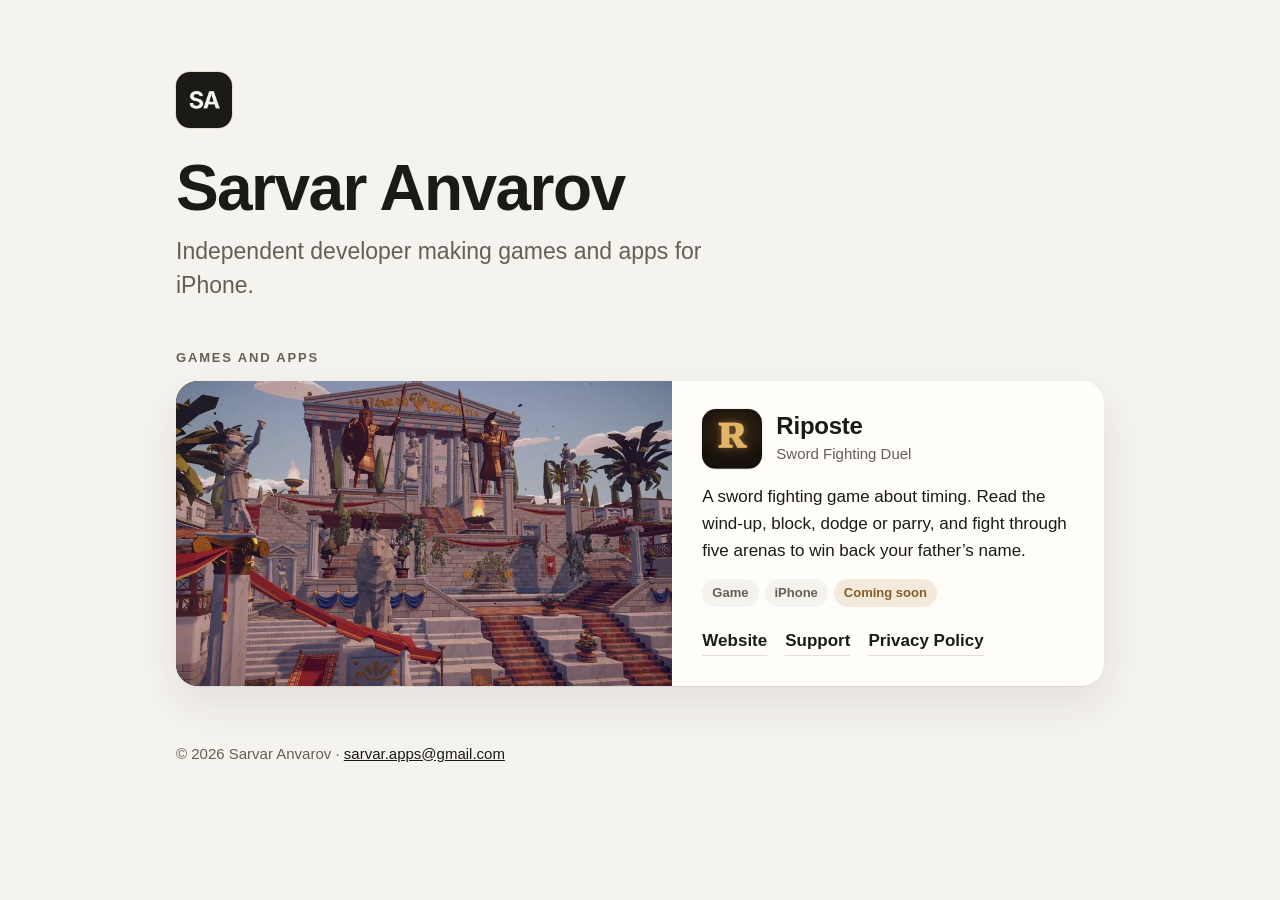
==== commit dda5bdc6: "Порядок в файлах, ссылки на главную со страниц игры, почта по одному разу - убраны README и заготовк" ====
--- a/index.html
+++ b/index.html
@@ -8,34 +8,32 @@
 <meta name="theme-color" content="#f5f3ee" media="(prefers-color-scheme: light)">
 <meta name="theme-color" content="#121110" media="(prefers-color-scheme: dark)">
 <link rel="canonical" href="https://sarvar-anvarov.github.io/">
-<link rel="icon" href="/icon-32.png" sizes="32x32" type="image/png">
-<link rel="apple-touch-icon" href="/icon-180.png">
+<link rel="icon" href="/assets/icon-32.png" sizes="32x32" type="image/png">
+<link rel="apple-touch-icon" href="/assets/icon-180.png">
 <meta property="og:type" content="website">
 <meta property="og:site_name" content="Sarvar Anvarov">
 <meta property="og:title" content="Sarvar Anvarov · Games and apps for iPhone">
 <meta property="og:description" content="Independent developer making games and apps for iPhone.">
 <meta property="og:url" content="https://sarvar-anvarov.github.io/">
-<meta property="og:image" content="https://sarvar-anvarov.github.io/riposte/img/og.jpg">
+<meta property="og:image" content="https://sarvar-anvarov.github.io/riposte/assets/img/og.jpg">
 <meta name="twitter:card" content="summary_large_image">
 <link rel="stylesheet" href="/assets/site.css">
 </head>
 <body>
 <header class="intro wrap">
-  <img class="mono" src="/icon-180.png" alt="" width="56" height="56">
+  <img class="mono" src="/assets/icon-180.png" alt="" width="56" height="56">
   <h1>Sarvar Anvarov</h1>
   <p class="lead">Independent developer making games and apps for iPhone.</p>
-  <a class="button" href="mailto:sarvar.apps@gmail.com">sarvar.apps@gmail.com</a>
 </header>
 
 <main class="wrap">
   <h2 class="label">Games and apps</h2>
   <ul class="apps">
-    <!-- Новое приложение: скопируйте этот <li> и поменяйте ссылки, тексты и цвета. Подробнее в README.md -->
     <li class="app" style="--app-accent:#b27b30; --app-bg:#17110b">
-      <a class="cover" href="/riposte/" tabindex="-1" aria-hidden="true"><img src="/riposte/img/cover.webp" alt="" width="960" height="504" loading="lazy"></a>
+      <a class="cover" href="/riposte/" tabindex="-1" aria-hidden="true"><img src="/riposte/assets/img/cover.webp" alt="" width="960" height="504" loading="lazy"></a>
       <div class="body">
         <div class="head">
-          <img class="icon" src="/riposte/icon-180.png" alt="" width="60" height="60">
+          <img class="icon" src="/riposte/assets/icon-180.png" alt="" width="60" height="60">
           <div><h3><a href="/riposte/">Riposte</a></h3><p>Sword Fighting Duel</p></div>
         </div>
         <p class="desc">A sword fighting game about timing. Read the wind-up, block, dodge or parry, and fight through five arenas to win back your father’s name.</p>
@@ -47,8 +45,7 @@
 </main>
 
 <footer class="site-foot wrap">
-  © 2026 Sarvar Anvarov · <a href="mailto:sarvar.apps@gmail.com">sarvar.apps@gmail.com</a><br>
-  Вопросы, ошибки и запросы о данных — на тот же адрес.
+  © 2026 Sarvar Anvarov · <a href="mailto:sarvar.apps@gmail.com">sarvar.apps@gmail.com</a>
 </footer>
 </body>
 </html>
--- a/assets/site.css
+++ b/assets/site.css
@@ -1,5 +1,5 @@
-/* Общий нейтральный стиль: главная страница разработчика, 404 и заготовки для новых приложений.
-   У каждой игры может быть свой стиль (как у /riposte/), этот файл им не нужен. */
+/* Общий нейтральный стиль: главная страница разработчика и 404.
+   У каждой игры свой стиль в её папке (как /riposte/assets/riposte.css). */
 
 :root {
   color-scheme:light dark;
@@ -25,7 +25,7 @@
 .intro { padding:72px 16px 48px; }
 .intro .mono { display:block; width:56px; height:56px; border-radius:14px; margin-bottom:28px; box-shadow:0 0 0 1px var(--line); }
 .intro h1 { font:700 clamp(40px, 7vw, 64px)/1.02 var(--display); letter-spacing:-.025em; margin:0; }
-.intro .lead { font-size:clamp(19px, 2.4vw, 23px); line-height:1.45; color:var(--muted); margin:14px 0 22px; max-width:560px; }
+.intro .lead { font-size:clamp(19px, 2.4vw, 23px); line-height:1.45; color:var(--muted); margin:14px 0 0; max-width:560px; }
 .button { display:inline-flex; align-items:center; gap:8px; padding:11px 20px; border-radius:999px; background:var(--accent); color:var(--on-accent);
   font-weight:600; text-decoration:none; }
 
@@ -54,7 +54,7 @@
 .site-foot { padding:56px 16px 48px; color:var(--muted); font-size:15px; }
 .site-foot a { color:var(--text); }
 
-/* Страницы с текстом: 404, заготовки политики и поддержки */
+/* Страницы с текстом (404) */
 .page { max-width:720px; margin:0 auto; padding:64px 16px 72px; }
 .page h1 { font:700 clamp(34px, 6vw, 48px)/1.08 var(--display); letter-spacing:-.02em; margin:0 0 10px; }
 .page h2 { font:700 23px/1.25 var(--display); margin:36px 0 8px; }
@@ -70,15 +70,3 @@
   .app .body { padding:22px 20px 24px; }
 }
 
-/* Заготовка страницы приложения (templates/app) */
-.app-hero { padding:72px 16px 40px; text-align:center; }
-.app-hero .icon { width:112px; height:112px; border-radius:26px; box-shadow:var(--shadow); }
-.app-hero h1 { font:700 clamp(40px, 7vw, 64px)/1.05 var(--display); letter-spacing:-.025em; margin:24px 0 6px; }
-.app-hero .sub { color:var(--muted); font-size:20px; margin:0 auto 26px; max-width:560px; }
-.app-hero .button { background:var(--app-accent, var(--accent)); color:#fff; }
-.features { display:grid; grid-template-columns:repeat(3, 1fr); gap:16px; list-style:none; padding:0; margin:24px 0 0; }
-.features li { background:var(--surface); border-radius:18px; padding:22px; box-shadow:var(--shadow); }
-.features h3 { margin:0 0 6px; font:700 19px/1.25 var(--display); }
-.features p { margin:0; color:var(--muted); }
-.site-foot nav { display:flex; flex-wrap:wrap; gap:4px 18px; margin-bottom:6px; }
-@media (max-width:760px) { .features { grid-template-columns:1fr; } }
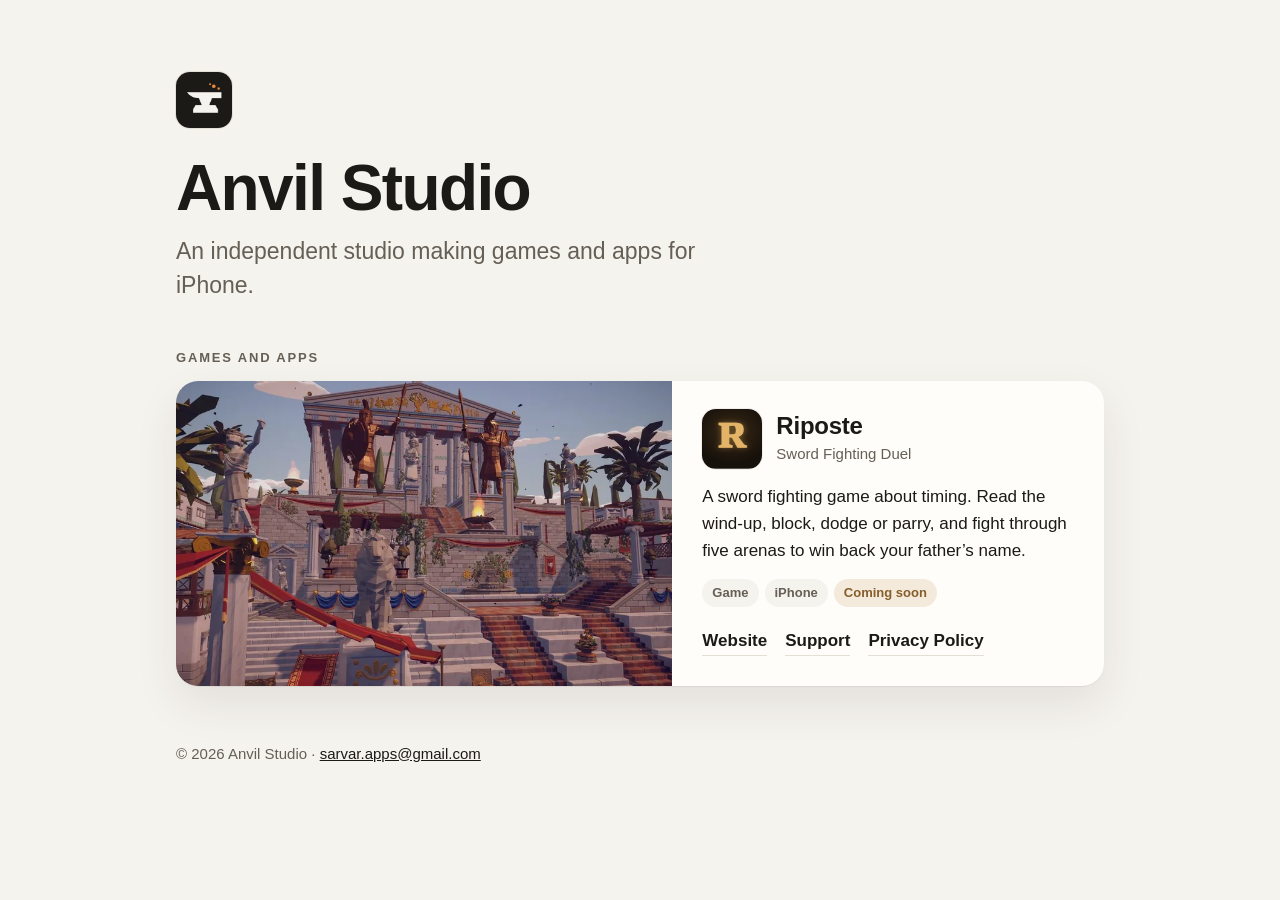
==== commit 13666d19: "Anvil Studio вместо имени на сайте - главная, заголовки, подписи «Made by», ссылки «назад» и путь на" ====
--- a/index.html
+++ b/index.html
@@ -3,17 +3,17 @@
 <head>
 <meta charset="utf-8">
 <meta name="viewport" content="width=device-width, initial-scale=1">
-<title>Sarvar Anvarov · Games and apps for iPhone</title>
-<meta name="description" content="Independent developer making games and apps for iPhone. Riposte: Sword Fighting Duel is coming soon.">
+<title>Anvil Studio · Games and apps for iPhone</title>
+<meta name="description" content="Anvil Studio makes games and apps for iPhone. Riposte: Sword Fighting Duel is coming soon.">
 <meta name="theme-color" content="#f5f3ee" media="(prefers-color-scheme: light)">
 <meta name="theme-color" content="#121110" media="(prefers-color-scheme: dark)">
 <link rel="canonical" href="https://sarvar-anvarov.github.io/">
 <link rel="icon" href="/assets/icon-32.png" sizes="32x32" type="image/png">
 <link rel="apple-touch-icon" href="/assets/icon-180.png">
 <meta property="og:type" content="website">
-<meta property="og:site_name" content="Sarvar Anvarov">
-<meta property="og:title" content="Sarvar Anvarov · Games and apps for iPhone">
-<meta property="og:description" content="Independent developer making games and apps for iPhone.">
+<meta property="og:site_name" content="Anvil Studio">
+<meta property="og:title" content="Anvil Studio · Games and apps for iPhone">
+<meta property="og:description" content="An independent studio making games and apps for iPhone.">
 <meta property="og:url" content="https://sarvar-anvarov.github.io/">
 <meta property="og:image" content="https://sarvar-anvarov.github.io/riposte/assets/img/og.jpg">
 <meta name="twitter:card" content="summary_large_image">
@@ -22,8 +22,8 @@
 <body>
 <header class="intro wrap">
   <img class="mono" src="/assets/icon-180.png" alt="" width="56" height="56">
-  <h1>Sarvar Anvarov</h1>
-  <p class="lead">Independent developer making games and apps for iPhone.</p>
+  <h1>Anvil Studio</h1>
+  <p class="lead">An independent studio making games and apps for iPhone.</p>
 </header>
 
 <main class="wrap">
@@ -45,7 +45,7 @@
 </main>
 
 <footer class="site-foot wrap">
-  © 2026 Sarvar Anvarov · <a href="mailto:sarvar.apps@gmail.com">sarvar.apps@gmail.com</a>
+  © 2026 Anvil Studio · <a href="mailto:sarvar.apps@gmail.com">sarvar.apps@gmail.com</a>
 </footer>
 </body>
 </html>
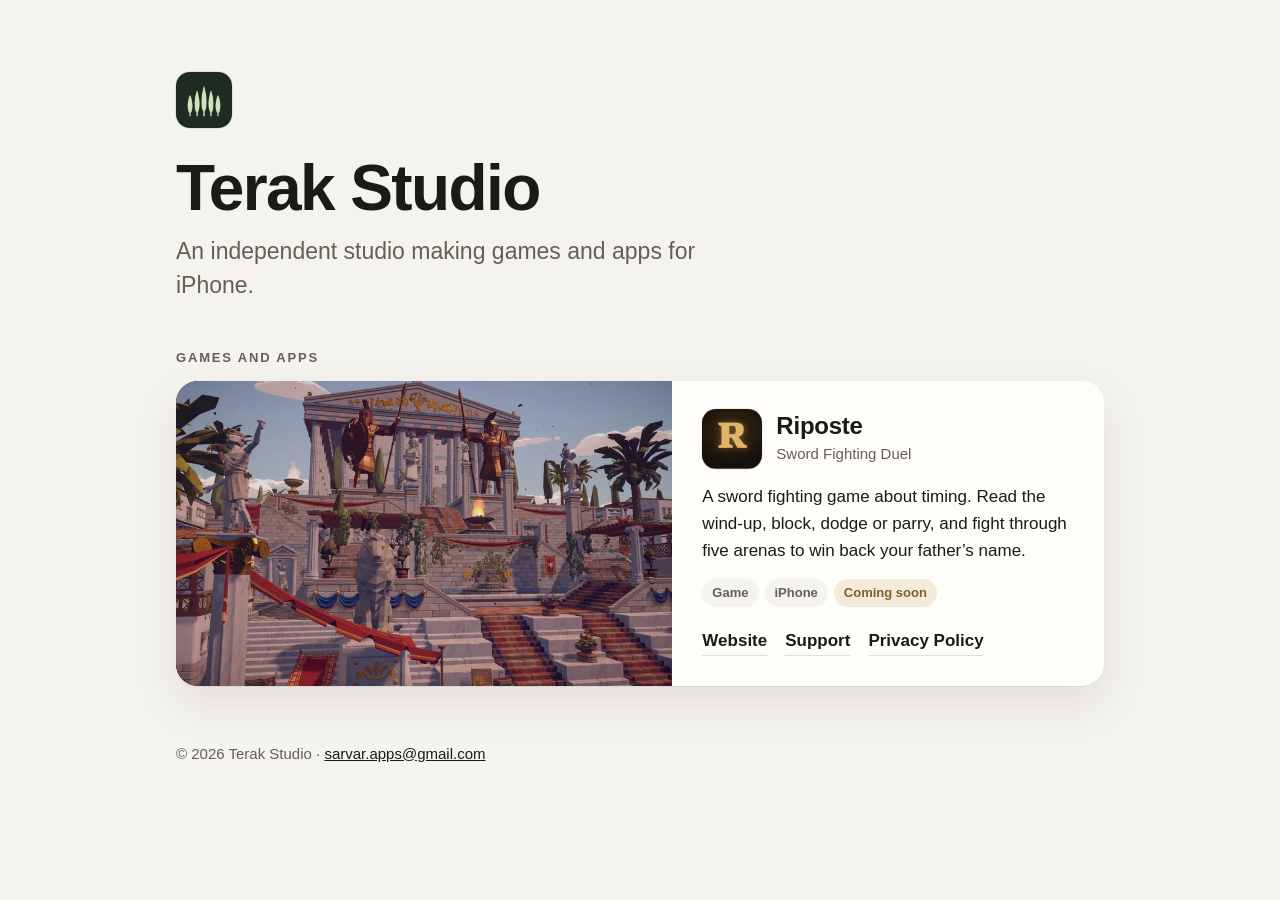
==== commit 6dd8936c: "Terak Studio вместо Anvil Studio Anvil Studio оказалось занято. Terak — «тополь» по-узбекски. Новая " ====
--- a/index.html
+++ b/index.html
@@ -3,16 +3,16 @@
 <head>
 <meta charset="utf-8">
 <meta name="viewport" content="width=device-width, initial-scale=1">
-<title>Anvil Studio · Games and apps for iPhone</title>
-<meta name="description" content="Anvil Studio makes games and apps for iPhone. Riposte: Sword Fighting Duel is coming soon.">
+<title>Terak Studio · Games and apps for iPhone</title>
+<meta name="description" content="Terak Studio makes games and apps for iPhone. Riposte: Sword Fighting Duel is coming soon.">
 <meta name="theme-color" content="#f5f3ee" media="(prefers-color-scheme: light)">
 <meta name="theme-color" content="#121110" media="(prefers-color-scheme: dark)">
 <link rel="canonical" href="https://sarvar-anvarov.github.io/">
 <link rel="icon" href="/assets/icon-32.png" sizes="32x32" type="image/png">
 <link rel="apple-touch-icon" href="/assets/icon-180.png">
 <meta property="og:type" content="website">
-<meta property="og:site_name" content="Anvil Studio">
-<meta property="og:title" content="Anvil Studio · Games and apps for iPhone">
+<meta property="og:site_name" content="Terak Studio">
+<meta property="og:title" content="Terak Studio · Games and apps for iPhone">
 <meta property="og:description" content="An independent studio making games and apps for iPhone.">
 <meta property="og:url" content="https://sarvar-anvarov.github.io/">
 <meta property="og:image" content="https://sarvar-anvarov.github.io/riposte/assets/img/og.jpg">
@@ -22,7 +22,7 @@
 <body>
 <header class="intro wrap">
   <img class="mono" src="/assets/icon-180.png" alt="" width="56" height="56">
-  <h1>Anvil Studio</h1>
+  <h1>Terak Studio</h1>
   <p class="lead">An independent studio making games and apps for iPhone.</p>
 </header>
 
@@ -45,7 +45,7 @@
 </main>
 
 <footer class="site-foot wrap">
-  © 2026 Anvil Studio · <a href="mailto:sarvar.apps@gmail.com">sarvar.apps@gmail.com</a>
+  © 2026 Terak Studio · <a href="mailto:sarvar.apps@gmail.com">sarvar.apps@gmail.com</a>
 </footer>
 </body>
 </html>
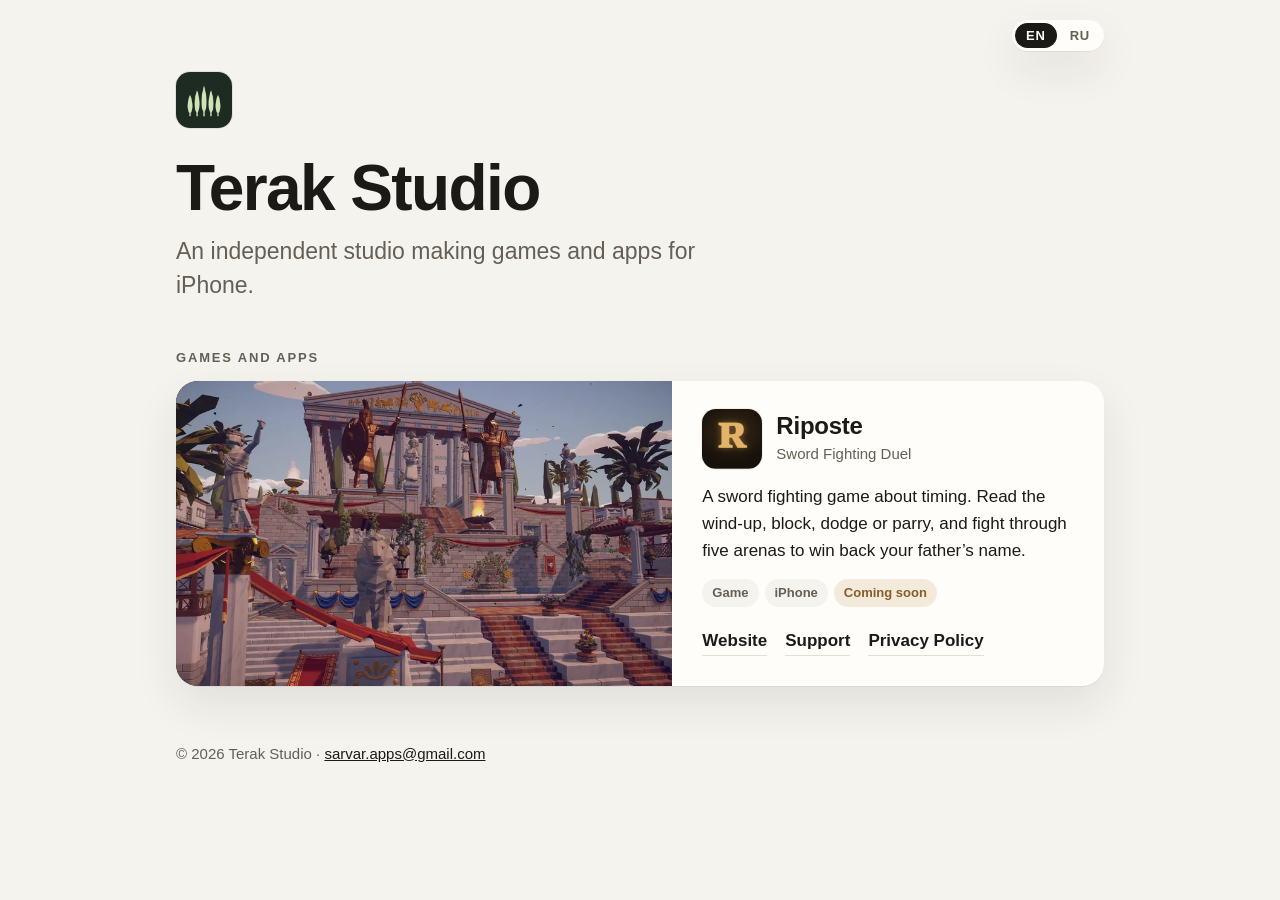
==== commit 3446ccc8: "Переключатель языка EN/RU на всех страницах, выбор запоминается - у каждой страницы своя русская вер" ====
--- a/index.html
+++ b/index.html
@@ -8,6 +8,10 @@
 <meta name="theme-color" content="#f5f3ee" media="(prefers-color-scheme: light)">
 <meta name="theme-color" content="#121110" media="(prefers-color-scheme: dark)">
 <link rel="canonical" href="https://sarvar-anvarov.github.io/">
+<link rel="alternate" hreflang="en" href="https://sarvar-anvarov.github.io/">
+<link rel="alternate" hreflang="ru" href="https://sarvar-anvarov.github.io/ru/">
+<link rel="alternate" hreflang="x-default" href="https://sarvar-anvarov.github.io/">
+<script src="/assets/lang.js"></script>
 <link rel="icon" href="/assets/icon-32.png" sizes="32x32" type="image/png">
 <link rel="apple-touch-icon" href="/assets/icon-180.png">
 <meta property="og:type" content="website">
@@ -21,6 +25,7 @@
 </head>
 <body>
 <header class="intro wrap">
+  <nav class="langs" aria-label="Language"><a href="/" hreflang="en" lang="en" data-lang="en" aria-current="page">EN</a><a href="/ru/" hreflang="ru" lang="ru" data-lang="ru">RU</a></nav>
   <img class="mono" src="/assets/icon-180.png" alt="" width="56" height="56">
   <h1>Terak Studio</h1>
   <p class="lead">An independent studio making games and apps for iPhone.</p>
--- a/assets/site.css
+++ b/assets/site.css
@@ -21,8 +21,14 @@
 .wrap { max-width:960px; margin:0 auto; padding:0 16px; }
 .label { font:600 13px var(--font); letter-spacing:.14em; text-transform:uppercase; color:var(--muted); margin:0 0 16px; }
 
+/* Переключатель языка */
+nav.langs { position:absolute; top:20px; right:16px; display:inline-flex; gap:2px; padding:3px; border-radius:999px;
+  background:var(--surface); box-shadow:var(--shadow); }
+nav.langs a { padding:6px 11px; border-radius:999px; font:600 13px/1 var(--font); letter-spacing:.06em; color:var(--muted); text-decoration:none; }
+nav.langs a[aria-current] { background:var(--accent); color:var(--on-accent); }
+
 /* Шапка главной */
-.intro { padding:72px 16px 48px; }
+.intro { position:relative; padding:72px 16px 48px; }
 .intro .mono { display:block; width:56px; height:56px; border-radius:14px; margin-bottom:28px; box-shadow:0 0 0 1px var(--line); }
 .intro h1 { font:700 clamp(40px, 7vw, 64px)/1.02 var(--display); letter-spacing:-.025em; margin:0; }
 .intro .lead { font-size:clamp(19px, 2.4vw, 23px); line-height:1.45; color:var(--muted); margin:14px 0 0; max-width:560px; }
@@ -55,7 +61,7 @@
 .site-foot a { color:var(--text); }
 
 /* Страницы с текстом (404) */
-.page { max-width:720px; margin:0 auto; padding:64px 16px 72px; }
+.page { position:relative; max-width:720px; margin:0 auto; padding:64px 16px 72px; }
 .page h1 { font:700 clamp(34px, 6vw, 48px)/1.08 var(--display); letter-spacing:-.02em; margin:0 0 10px; }
 .page h2 { font:700 23px/1.25 var(--display); margin:36px 0 8px; }
 .page h3 { font:600 18px/1.35 var(--font); margin:26px 0 4px; }
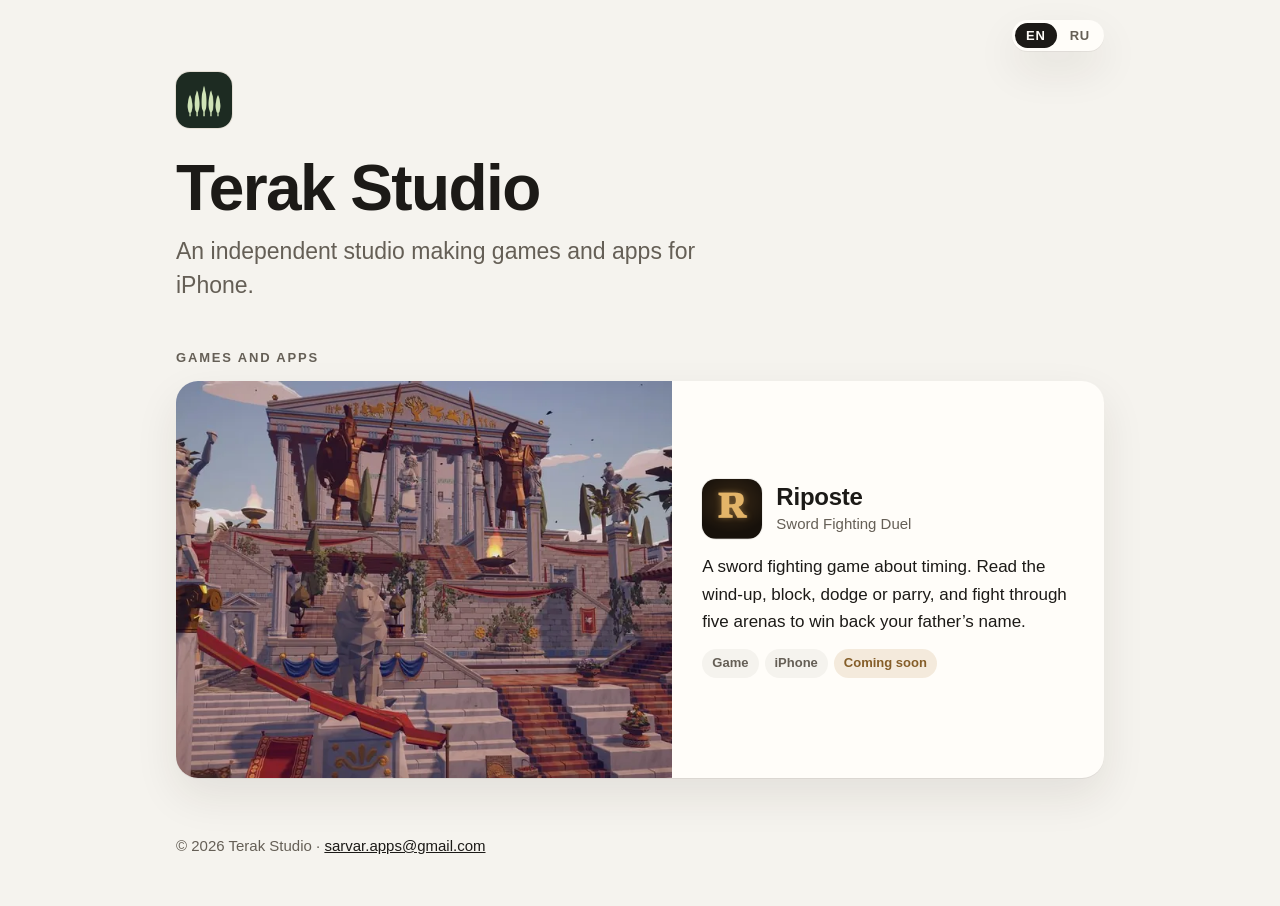
==== commit 6d6555c6: "Без длинных тире, без имени в политике, карточка на главной без ссылок - фразы с длинным тире перепи" ====
--- a/index.html
+++ b/index.html
@@ -35,7 +35,7 @@
   <h2 class="label">Games and apps</h2>
   <ul class="apps">
     <li class="app" style="--app-accent:#b27b30; --app-bg:#17110b">
-      <a class="cover" href="/riposte/" tabindex="-1" aria-hidden="true"><img src="/riposte/assets/img/cover.webp" alt="" width="960" height="504" loading="lazy"></a>
+      <div class="cover"><img src="/riposte/assets/img/cover.webp" alt="" width="960" height="504" loading="lazy"></div>
       <div class="body">
         <div class="head">
           <img class="icon" src="/riposte/assets/icon-180.png" alt="" width="60" height="60">
@@ -43,7 +43,6 @@
         </div>
         <p class="desc">A sword fighting game about timing. Read the wind-up, block, dodge or parry, and fight through five arenas to win back your father’s name.</p>
         <ul class="tags"><li>Game</li><li>iPhone</li><li class="soon">Coming soon</li></ul>
-        <nav class="links" aria-label="Riposte"><a href="/riposte/">Website</a><a href="/riposte/support.html">Support</a><a href="/riposte/privacy.html">Privacy Policy</a></nav>
       </div>
     </li>
   </ul>
--- a/assets/site.css
+++ b/assets/site.css
@@ -37,10 +37,17 @@
 
 /* Список игр и приложений */
 .apps { list-style:none; margin:0; padding:0; display:grid; gap:20px; }
-.app { display:grid; grid-template-columns:1.15fr 1fr; background:var(--surface); border-radius:22px; overflow:hidden; box-shadow:var(--shadow); }
-.app .cover { display:block; background:var(--app-bg, #222); min-height:100%; }
-.app .cover img { display:block; width:100%; height:100%; aspect-ratio:1200/630; object-fit:cover; }
-.app .body { padding:28px 30px 30px; display:flex; flex-direction:column; gap:14px; }
+.app { position:relative; display:grid; grid-template-columns:1.15fr 1fr; background:var(--surface); border-radius:22px; overflow:hidden;
+  box-shadow:var(--shadow); transition:transform .2s, box-shadow .2s; }
+/* Вся карточка ведёт на страницу приложения: ссылка из заголовка растянута на неё целиком */
+.app h3 a::after { content:""; position:absolute; inset:0; border-radius:inherit; }
+.app:hover { transform:translateY(-2px); box-shadow:0 1px 0 rgba(40,30,20,.06), 0 24px 54px rgba(40,30,20,.13); }
+.app:has(h3 a:focus-visible) { outline:2px solid var(--accent); outline-offset:3px; }
+.app h3 a:focus-visible { outline:none; }
+/* Обложка с постоянной пропорцией: её размер не зависит от длины текста, а значит и от языка */
+.app .cover { display:block; aspect-ratio:5/4; background:var(--app-bg, #222); }
+.app .cover img { display:block; width:100%; height:100%; object-fit:cover; }
+.app .body { padding:28px 30px 30px; display:flex; flex-direction:column; justify-content:center; gap:14px; }
 .app .head { display:flex; align-items:center; gap:14px; }
 .app .icon { width:60px; height:60px; border-radius:14px; flex:none; box-shadow:0 0 0 1px rgba(0,0,0,.06); }
 .app h3 { font:700 24px/1.15 var(--display); letter-spacing:-.01em; margin:0; }
@@ -52,9 +59,6 @@
 /* Цвет приложения смешан с цветом текста, чтобы метка читалась и в светлой, и в тёмной теме */
 .tags .soon { color:var(--text); color:color-mix(in srgb, var(--app-accent, var(--text)) 70%, var(--text));
   background:color-mix(in srgb, var(--app-accent, var(--text)) 14%, transparent); }
-.links { display:flex; flex-wrap:wrap; gap:6px 18px; margin-top:auto; padding-top:6px; font-weight:600; }
-.links a { text-decoration:none; border-bottom:1.5px solid var(--line); }
-.links a:hover { border-color:currentColor; }
 
 /* Подвал */
 .site-foot { padding:56px 16px 48px; color:var(--muted); font-size:15px; }
@@ -70,9 +74,13 @@
 .page hr { border:0; border-top:1px solid var(--line); margin:56px 0; }
 .page .box { background:var(--surface); border-radius:16px; padding:18px 22px; box-shadow:var(--shadow); }
 
+/* Уже 900px карточка в столбик: обложка сверху во всю ширину */
+@media (max-width:900px) {
+  .app { grid-template-columns:1fr; }
+  .app .cover { aspect-ratio:1200/630; }
+}
 @media (max-width:760px) {
   .intro { padding:48px 16px 36px; }
-  .app { grid-template-columns:1fr; }
   .app .body { padding:22px 20px 24px; }
 }
 
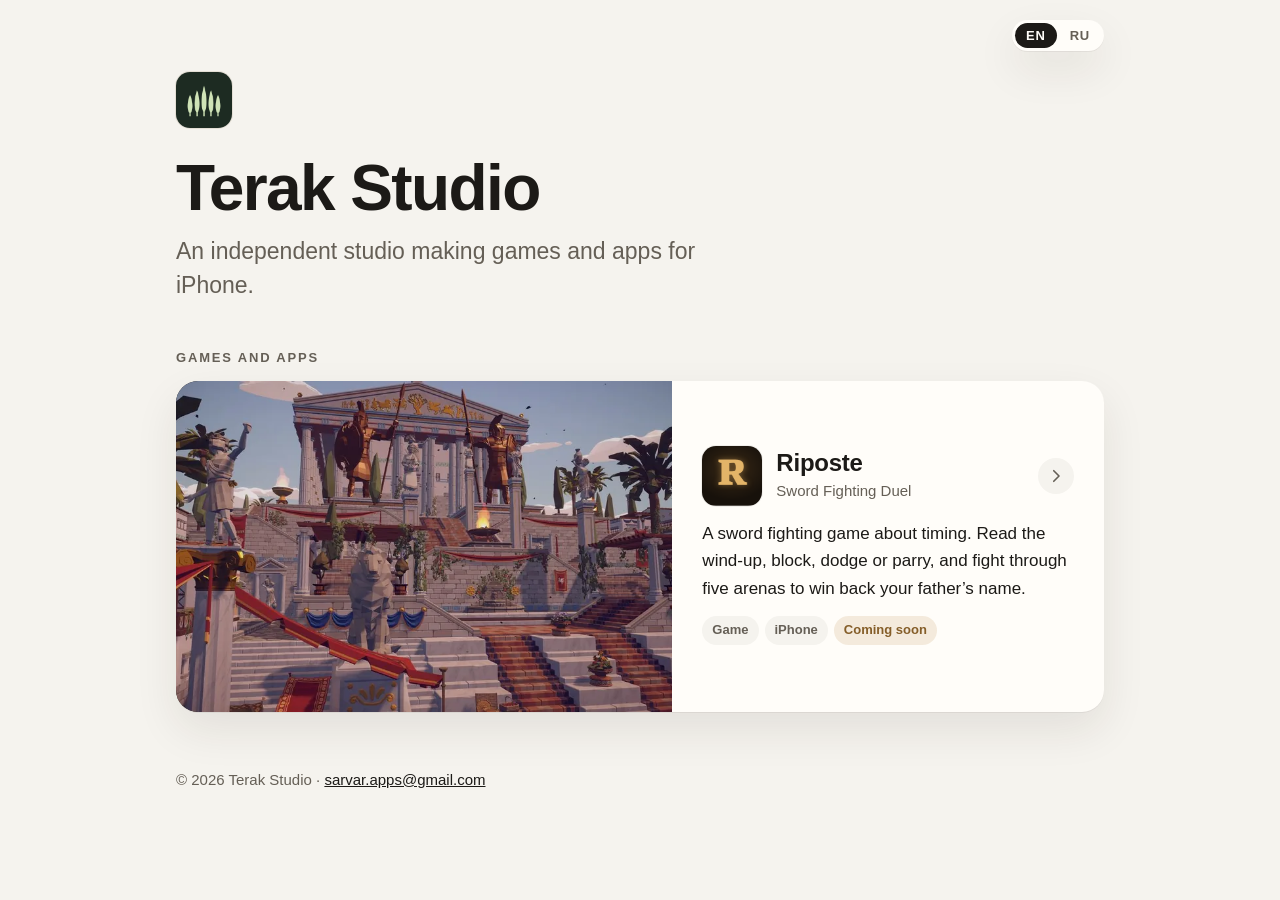
==== commit 239d0d45: "Версии у стилей и скриптов, стрелка в карточке на главной - к ссылкам на стили и скрипты добавлен но" ====
--- a/index.html
+++ b/index.html
@@ -11,7 +11,7 @@
 <link rel="alternate" hreflang="en" href="https://sarvar-anvarov.github.io/">
 <link rel="alternate" hreflang="ru" href="https://sarvar-anvarov.github.io/ru/">
 <link rel="alternate" hreflang="x-default" href="https://sarvar-anvarov.github.io/">
-<script src="/assets/lang.js"></script>
+<script src="/assets/lang.js?v=2"></script>
 <link rel="icon" href="/assets/icon-32.png" sizes="32x32" type="image/png">
 <link rel="apple-touch-icon" href="/assets/icon-180.png">
 <meta property="og:type" content="website">
@@ -21,7 +21,7 @@
 <meta property="og:url" content="https://sarvar-anvarov.github.io/">
 <meta property="og:image" content="https://sarvar-anvarov.github.io/riposte/assets/img/og.jpg">
 <meta name="twitter:card" content="summary_large_image">
-<link rel="stylesheet" href="/assets/site.css">
+<link rel="stylesheet" href="/assets/site.css?v=2">
 </head>
 <body>
 <header class="intro wrap">
@@ -40,6 +40,7 @@
         <div class="head">
           <img class="icon" src="/riposte/assets/icon-180.png" alt="" width="60" height="60">
           <div><h3><a href="/riposte/">Riposte</a></h3><p>Sword Fighting Duel</p></div>
+          <span class="go" aria-hidden="true"><svg viewBox="0 0 24 24" fill="none" stroke="currentColor" stroke-width="2.2" stroke-linecap="round" stroke-linejoin="round"><path d="M9 5l7 7-7 7"/></svg></span>
         </div>
         <p class="desc">A sword fighting game about timing. Read the wind-up, block, dodge or parry, and fight through five arenas to win back your father’s name.</p>
         <ul class="tags"><li>Game</li><li>iPhone</li><li class="soon">Coming soon</li></ul>
--- a/assets/site.css
+++ b/assets/site.css
@@ -45,10 +45,14 @@
 .app:has(h3 a:focus-visible) { outline:2px solid var(--accent); outline-offset:3px; }
 .app h3 a:focus-visible { outline:none; }
 /* Обложка с постоянной пропорцией: её размер не зависит от длины текста, а значит и от языка */
-.app .cover { display:block; aspect-ratio:5/4; background:var(--app-bg, #222); }
+.app .cover { display:block; aspect-ratio:3/2; background:var(--app-bg, #222); }
 .app .cover img { display:block; width:100%; height:100%; object-fit:cover; }
 .app .body { padding:28px 30px 30px; display:flex; flex-direction:column; justify-content:center; gap:14px; }
 .app .head { display:flex; align-items:center; gap:14px; }
+.app .go { margin-left:auto; flex:none; width:36px; height:36px; border-radius:50%; display:grid; place-items:center;
+  background:var(--bg); color:var(--muted); transition:background .2s, color .2s; }
+.app .go svg { width:18px; height:18px; }
+.app:hover .go { background:var(--accent); color:var(--on-accent); }
 .app .icon { width:60px; height:60px; border-radius:14px; flex:none; box-shadow:0 0 0 1px rgba(0,0,0,.06); }
 .app h3 { font:700 24px/1.15 var(--display); letter-spacing:-.01em; margin:0; }
 .app h3 a { text-decoration:none; }
